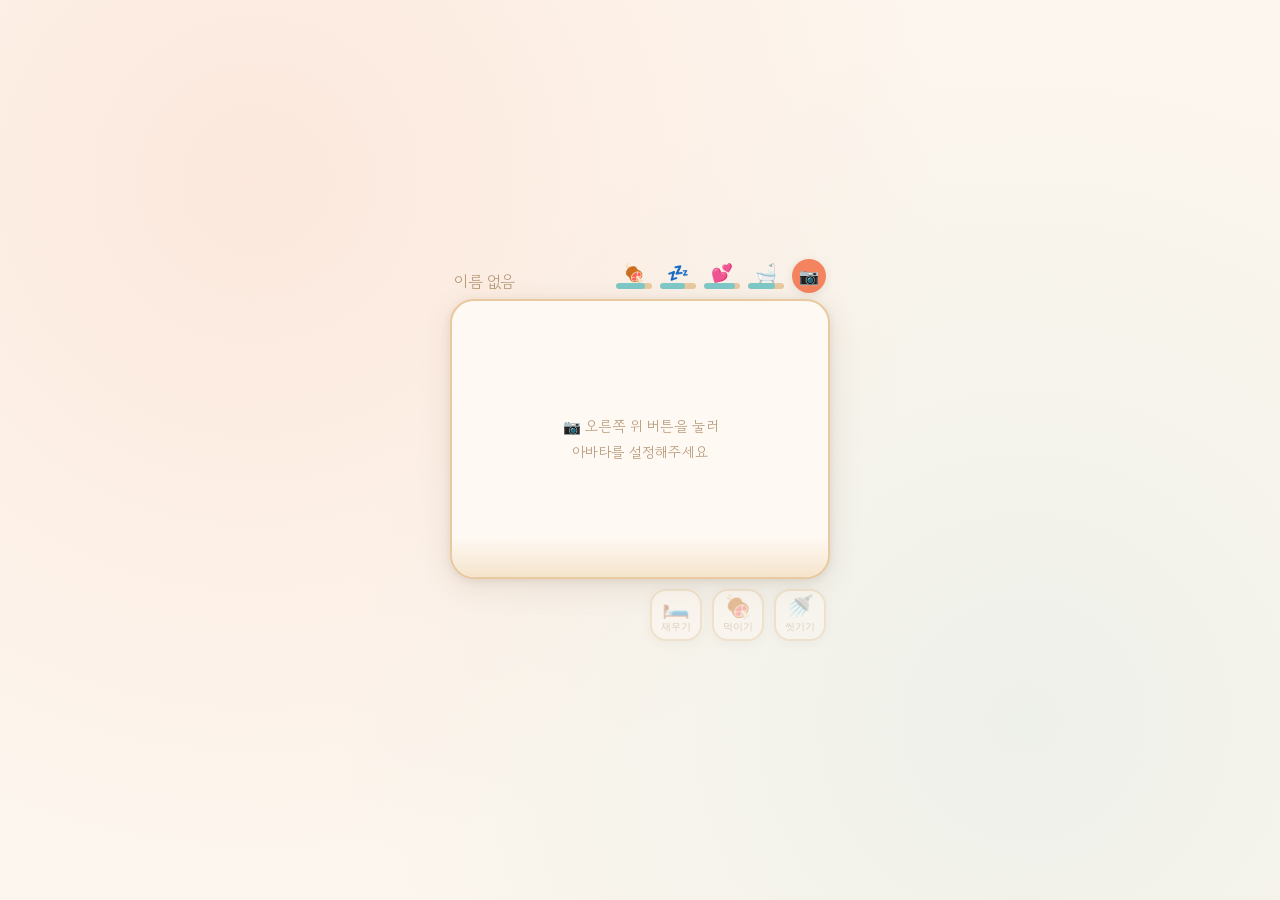
==== index.html @ 2acba9e1 "Add files via upload" ====
<!DOCTYPE html>
<html lang="ko">
<head>
<meta charset="UTF-8">
<meta name="viewport" content="width=device-width, initial-scale=1.0">
<title>나의 아바타</title>
<link rel="preconnect" href="https://fonts.googleapis.com">
<link rel="preconnect" href="https://fonts.gstatic.com" crossorigin>
<link href="https://fonts.googleapis.com/css2?family=Gowun+Dodum&family=Jua&display=swap" rel="stylesheet">
<link rel="stylesheet" href="https://cdnjs.cloudflare.com/ajax/libs/cropperjs/1.5.13/cropper.min.css">
<script src="https://cdnjs.cloudflare.com/ajax/libs/cropperjs/1.5.13/cropper.min.js"></script>
<script src="config.js"></script>

<style>
/* ============================================================
   CSS 변수 — config.js 의 theme 으로 덮어씌워짐
   ============================================================ */
:root {
  --bg:          #fdf6ee;
  --box-bg:      #fff9f3;
  --box-border:  #e8c9a0;
  --accent:      #f4845f;
  --accent2:     #7ec8c8;
  --text:        #3a2e26;
  --muted:       #b89a7a;
  --floor-grad:  #f5e4cc;
  --shadow:      rgba(90,60,30,0.10);
  --box-w:       380px;
  --box-h:       280px;
}

* { box-sizing: border-box; margin: 0; padding: 0; }

body {
  background: var(--bg);
  font-family: 'Gowun Dodum', sans-serif;
  color: var(--text);
  min-height: 100vh;
  display: flex;
  flex-direction: column;
  align-items: center;
  justify-content: center;
  padding: 20px;
  background-image:
    radial-gradient(circle at 20% 20%, color-mix(in srgb, var(--accent) 12%, transparent) 0%, transparent 55%),
    radial-gradient(circle at 80% 80%, color-mix(in srgb, var(--accent2) 12%, transparent) 0%, transparent 55%);
}

/* ============================================================
   SCENE
   ============================================================ */
.scene {
  position: relative;
  width: var(--box-w);
}

.scene-header {
  display: flex;
  align-items: flex-end;
  justify-content: space-between;
  margin-bottom: 6px;
  padding: 0 4px;
}

.pet-name-label {
  font-family: 'Jua', sans-serif;
  font-size: 1.5rem;
  color: var(--text);
  letter-spacing: -0.5px;
  min-width: 60px;
}
.pet-name-label.empty {
  color: var(--muted);
  font-size: 1rem;
  font-family: 'Gowun Dodum', sans-serif;
}

/* Stats */
.stats-row {
  display: flex;
  gap: 8px;
  align-items: center;
}
.stat-item {
  display: flex;
  flex-direction: column;
  align-items: center;
  gap: 3px;
  cursor: pointer;
  position: relative;
}
.stat-icon { font-size: 1.1rem; line-height:1; }
.stat-bar-wrap {
  width: 36px;
  height: 6px;
  background: var(--box-border);
  border-radius: 3px;
  overflow: hidden;
}
.stat-bar-fill {
  height: 100%;
  border-radius: 3px;
  transition: width 0.5s, background 0.5s;
}
.stat-bar-fill.low  { background: #e05252; }
.stat-bar-fill.mid  { background: #f4c05f; }
.stat-bar-fill.high { background: var(--accent2); }

.photo-btn {
  background: var(--accent);
  color: #fff;
  border: none;
  border-radius: 50%;
  width: 34px;
  height: 34px;
  font-size: 1rem;
  cursor: pointer;
  display: flex;
  align-items: center;
  justify-content: center;
  box-shadow: 0 2px 8px var(--shadow);
  transition: transform 0.15s, filter 0.15s;
  flex-shrink: 0;
}
.photo-btn:hover { transform: scale(1.1); filter: brightness(0.88); }

/* ============================================================
   PET BOX
   ============================================================ */
.pet-box {
  width: var(--box-w);
  height: var(--box-h);
  background-color: var(--box-bg);
  /* 배경이미지는 JS에서 설정 */
  background-size: cover;
  background-position: center;
  border: 2.5px solid var(--box-border);
  border-radius: 24px;
  box-shadow: 0 8px 32px var(--shadow), 0 2px 8px var(--shadow);
  position: relative;
  overflow: hidden;
  user-select: none;
  transition: box-shadow 0.6s;
}
/* border-image는 JS로 설정 */

/* Floor gradient (only when no bg image) */
.pet-box .floor-layer {
  position: absolute;
  bottom: 0; left: 0; right: 0;
  height: 40px;
  background: linear-gradient(to top, var(--floor-grad), transparent);
  border-radius: 0 0 22px 22px;
  pointer-events: none;
  z-index: 1;
}

.no-avatar-msg {
  position: absolute;
  inset: 0;
  display: flex;
  align-items: center;
  justify-content: center;
  color: var(--muted);
  font-size: 0.9rem;
  text-align: center;
  line-height: 1.8;
  pointer-events: none;
  z-index: 2;
}

/* ============================================================
   ACTION BUTTONS (box 아래 오른쪽)
   ============================================================ */
.action-row {
  display: flex;
  justify-content: flex-end;
  gap: 10px;
  margin-top: 10px;
  padding-right: 4px;
}
.action-btn {
  width: 52px;
  height: 52px;
  border-radius: 16px;
  border: 2px solid var(--box-border);
  background: var(--box-bg);
  cursor: pointer;
  display: flex;
  flex-direction: column;
  align-items: center;
  justify-content: center;
  gap: 2px;
  box-shadow: 0 2px 8px var(--shadow);
  transition: transform 0.15s, filter 0.15s;
  padding: 4px;
  overflow: hidden;
}
.action-btn:hover { transform: translateY(-2px) scale(1.06); }
.action-btn:active { transform: scale(0.95); }
.action-btn.disabled { opacity: 0.4; pointer-events: none; }
.action-btn img.btn-icon {
  width: 28px;
  height: 28px;
  object-fit: contain;
}
.action-btn .btn-emoji { font-size: 1.4rem; line-height: 1; }
.action-btn .btn-label {
  font-size: 0.6rem;
  color: var(--muted);
  white-space: nowrap;
}

/* ============================================================
   AVATAR
   ============================================================ */
.avatar-wrap {
  position: absolute;
  width: 80px;
  height: 80px;
  will-change: transform, left, bottom;
  z-index: 5;
}
.avatar-img {
  width: 100%;
  height: 100%;
  object-fit: contain;
  pointer-events: none;
}
.avatar-wrap.flipped .avatar-img { transform: scaleX(-1); }

.heart-pop {
  position: absolute;
  top: -28px; left: 50%;
  transform: translateX(-50%);
  font-size: 1.4rem;
  opacity: 0;
  pointer-events: none;
  animation: heartPop 0.7s ease forwards;
  z-index: 10;
}
@keyframes heartPop {
  0%   { opacity:0; transform: translateX(-50%) scale(0.5) translateY(0); }
  30%  { opacity:1; transform: translateX(-50%) scale(1.3) translateY(-8px); }
  70%  { opacity:1; transform: translateX(-50%) scale(1) translateY(-14px); }
  100% { opacity:0; transform: translateX(-50%) scale(0.8) translateY(-22px); }
}

@keyframes idleWobble {
  0%,100% { transform: rotate(0deg); }
  25%     { transform: rotate(-2deg); }
  75%     { transform: rotate(2deg); }
}
@keyframes jumpAnim {
  0%,100% { transform: translateY(0); }
  50%     { transform: translateY(-22px); }
}
.avatar-wrap.wobble .avatar-img { animation: idleWobble 0.4s ease-in-out; }
.avatar-wrap.jump              { animation: jumpAnim 0.4s ease; }

/* ============================================================
   SLEEP SCENE
   ============================================================ */
.sleep-overlay {
  position: absolute;
  inset: 0;
  background: rgba(10, 8, 20, 0);
  border-radius: 22px;
  z-index: 20;
  pointer-events: none;
  transition: background 0.7s;
  display: flex;
  align-items: center;
  justify-content: center;
}
.sleep-overlay.dark { background: rgba(10, 8, 20, 0.82); }

.sleep-scene-img {
  width: 160px;
  height: 160px;
  object-fit: contain;
  opacity: 0;
  transform: scale(0.8);
  transition: opacity 0.5s, transform 0.5s;
}
.sleep-overlay.dark .sleep-scene-img {
  opacity: 1;
  transform: scale(1);
}
.sleep-zzz-wrap {
  position: absolute;
  top: 30%; left: 50%;
  display: flex;
  flex-direction: column;
  gap: 6px;
  opacity: 0;
  transition: opacity 0.5s;
  pointer-events: none;
}
.sleep-overlay.dark .sleep-zzz-wrap { opacity: 1; }
.zzz-bubble {
  font-family: 'Jua', sans-serif;
  color: #b8d4f8;
  animation: zzzFloat 1.6s ease-in-out infinite;
}
.zzz-bubble:nth-child(1) { font-size:0.9rem; animation-delay:0s; }
.zzz-bubble:nth-child(2) { font-size:1.1rem; animation-delay:0.4s; margin-left:8px; }
.zzz-bubble:nth-child(3) { font-size:1.3rem; animation-delay:0.8s; margin-left:16px; }
@keyframes zzzFloat {
  0%   { opacity:0.3; transform: translateY(0); }
  50%  { opacity:1;   transform: translateY(-10px); }
  100% { opacity:0;   transform: translateY(-20px); }
}

/* ============================================================
   EAT SCENE — food drop
   ============================================================ */
.food-item {
  position: absolute;
  width: 48px;
  height: 48px;
  z-index: 15;
  pointer-events: none;
  will-change: top;
}
.food-item img, .food-item .food-emoji {
  width: 100%;
  height: 100%;
  object-fit: contain;
  font-size: 2.4rem;
  display: flex;
  align-items: center;
  justify-content: center;
}

/* ============================================================
   WASH SCENE
   ============================================================ */
.wash-stage {
  position: absolute;
  inset: 0;
  border-radius: 22px;
  z-index: 18;
  overflow: hidden;
  pointer-events: none;
  opacity: 0;
  transition: opacity 0.4s;
}
.wash-stage.visible { opacity: 1; }

.wash-shower-img, .wash-curtain-img {
  position: absolute;
  bottom: 0;
  object-fit: contain;
  image-rendering: auto;
}
/* shower: left side */
.wash-shower-wrap {
  position: absolute;
  left: 20px;
  bottom: 20px;
  width: 130px;
  height: 160px;
  display: flex;
  align-items: flex-end;
}
.wash-shower-wrap img {
  width: 100%;
  height: 100%;
  object-fit: contain;
}
/* curtain: slides in from left */
.wash-curtain-wrap {
  position: absolute;
  left: 20px;
  bottom: 20px;
  width: 130px;
  height: 160px;
  display: flex;
  align-items: flex-end;
  transform: translateX(-140px);
  transition: transform 0.55s cubic-bezier(.4,0,.2,1);
}
.wash-curtain-wrap.closed { transform: translateX(0); }
.wash-curtain-wrap img {
  width: 100%;
  height: 100%;
  object-fit: contain;
}
/* sparks */
.spark-container {
  position: absolute;
  inset: 0;
  pointer-events: none;
}
.spark {
  position: absolute;
  font-size: 1.2rem;
  opacity: 0;
  animation: sparkAnim 0.6s ease forwards;
}
@keyframes sparkAnim {
  0%   { opacity:0; transform: scale(0.5) rotate(0deg); }
  40%  { opacity:1; transform: scale(1.3) rotate(20deg); }
  100% { opacity:0; transform: scale(0.8) rotate(40deg) translateY(-16px); }
}

/* Overlay emoji fallbacks */
.shower-emoji-wrap {
  position: absolute;
  left: 20px;
  bottom: 20px;
  width: 130px;
  height: 160px;
  display: flex;
  flex-direction: column;
  align-items: center;
  justify-content: flex-end;
  gap: 4px;
  font-size: 2.8rem;
}
.curtain-emoji-wrap {
  position: absolute;
  left: 20px;
  bottom: 20px;
  width: 130px;
  height: 160px;
  background: rgba(180,220,255,0.25);
  border: 2px solid rgba(130,180,255,0.4);
  border-radius: 12px 12px 0 0;
  transform: translateX(-140px);
  transition: transform 0.55s cubic-bezier(.4,0,.2,1);
  display: flex;
  align-items: center;
  justify-content: center;
  font-size: 1.4rem;
  backdrop-filter: blur(3px);
}
.curtain-emoji-wrap.closed { transform: translateX(0); }

/* ============================================================
   SETTINGS POPUP
   ============================================================ */
.popup-overlay {
  position: fixed;
  inset: 0;
  background: rgba(58,46,38,0.5);
  backdrop-filter: blur(5px);
  z-index: 100;
  display: flex;
  align-items: center;
  justify-content: center;
  padding: 16px;
}
.popup-overlay.hidden { display: none; }

.popup-panel {
  background: var(--bg);
  border: 2px solid var(--box-border);
  border-radius: 22px;
  padding: 28px 24px 24px;
  width: 100%;
  max-width: 420px;
  max-height: 92vh;
  overflow-y: auto;
  box-shadow: 0 20px 60px rgba(90,60,30,0.2);
  position: relative;
}
.popup-panel h2 {
  font-family: 'Jua', sans-serif;
  font-size: 1.3rem;
  margin-bottom: 20px;
  color: var(--text);
}
.popup-close {
  position: absolute;
  top: 16px; right: 18px;
  background: none;
  border: none;
  font-size: 1.2rem;
  cursor: pointer;
  color: var(--muted);
  line-height: 1;
}
.popup-close:hover { color: var(--text); }

.form-label {
  display: block;
  font-size: 0.82rem;
  color: var(--muted);
  margin-bottom: 6px;
}
.name-input {
  width: 100%;
  padding: 10px 14px;
  border: 1.5px solid var(--box-border);
  border-radius: 10px;
  font-family: 'Gowun Dodum', sans-serif;
  font-size: 1rem;
  background: #fff;
  color: var(--text);
  outline: none;
  transition: border-color 0.2s;
  margin-bottom: 20px;
}
.name-input:focus { border-color: var(--accent); }

.img-slots {
  display: grid;
  grid-template-columns: 1fr 1fr;
  gap: 12px;
  margin-bottom: 22px;
}
.img-slot {
  display: flex;
  flex-direction: column;
  align-items: center;
  gap: 7px;
}
.img-slot-label {
  font-size: 0.8rem;
  color: var(--muted);
  text-align: center;
}
.img-preview-wrap {
  width: 90px;
  height: 90px;
  border: 1.5px dashed var(--box-border);
  border-radius: 12px;
  background: #fff;
  display: flex;
  align-items: center;
  justify-content: center;
  cursor: pointer;
  overflow: hidden;
  position: relative;
  transition: border-color 0.2s;
}
.img-preview-wrap:hover { border-color: var(--accent); }
.img-preview-wrap .plus-icon { font-size: 1.8rem; color: var(--muted); }
.img-preview-wrap.has-img .plus-icon { display: none; }
.img-preview-wrap img {
  width: 100%; height: 100%;
  object-fit: contain;
  display: none;
}
.img-preview-wrap img.loaded { display: block; }
.img-preview-wrap .edit-over {
  position: absolute; inset: 0;
  background: rgba(0,0,0,0.38);
  color: #fff;
  font-size: 0.72rem;
  display: flex; align-items: center; justify-content: center;
  opacity: 0; transition: opacity 0.2s;
  border-radius: 10px;
}
.img-preview-wrap:hover .edit-over { opacity: 1; }
.file-input { display: none; }

.section-title {
  font-size: 0.85rem;
  color: var(--muted);
  margin: 0 0 10px;
  font-family: 'Jua', sans-serif;
}

/* Action scene slots in settings */
.scene-slots {
  display: grid;
  grid-template-columns: 1fr 1fr 1fr;
  gap: 10px;
  margin-bottom: 22px;
}
.scene-slot {
  display: flex;
  flex-direction: column;
  align-items: center;
  gap: 5px;
}
.scene-slot-inner {
  width: 70px;
  height: 70px;
  border: 1.5px dashed var(--box-border);
  border-radius: 10px;
  background: #fff;
  display: flex;
  align-items: center;
  justify-content: center;
  cursor: pointer;
  overflow: hidden;
  position: relative;
  transition: border-color 0.2s;
}
.scene-slot-inner:hover { border-color: var(--accent); }
.scene-slot-inner .plus-icon { font-size: 1.4rem; color: var(--muted); }
.scene-slot-inner.has-img .plus-icon { display: none; }
.scene-slot-inner img {
  width: 100%; height: 100%;
  object-fit: contain;
  display: none;
}
.scene-slot-inner img.loaded { display: block; }
.scene-slot-inner .edit-over {
  position: absolute; inset: 0;
  background: rgba(0,0,0,0.38);
  color: #fff; font-size: 0.68rem;
  display: flex; align-items: center; justify-content: center;
  opacity: 0; transition: opacity 0.2s;
  border-radius: 8px;
}
.scene-slot-inner:hover .edit-over { opacity: 1; }
.scene-slot-label { font-size: 0.7rem; color: var(--muted); text-align: center; }

.apply-btn {
  width: 100%;
  padding: 13px;
  background: var(--accent);
  color: #fff;
  border: none;
  border-radius: 12px;
  font-family: 'Jua', sans-serif;
  font-size: 1rem;
  cursor: pointer;
  transition: filter 0.15s, transform 0.1s;
}
.apply-btn:hover { filter: brightness(0.88); transform: translateY(-1px); }
.apply-btn:active { transform: translateY(0); }

/* ============================================================
   CROPPER POPUP
   ============================================================ */
.cropper-overlay {
  position: fixed;
  inset: 0;
  background: rgba(20,14,8,0.75);
  backdrop-filter: blur(6px);
  z-index: 200;
  display: flex;
  align-items: center;
  justify-content: center;
  padding: 16px;
}
.cropper-overlay.hidden { display: none; }
.cropper-panel {
  background: #2a2018;
  border-radius: 20px;
  padding: 20px;
  width: 100%;
  max-width: 440px;
  display: flex;
  flex-direction: column;
  gap: 14px;
  box-shadow: 0 20px 60px rgba(0,0,0,0.5);
}
.cropper-panel h3 { font-family: 'Jua', sans-serif; color: #fff; font-size: 1rem; }
.cropper-canvas-wrap {
  width: 100%;
  height: 300px;
  background: #111;
  border-radius: 12px;
  overflow: hidden;
}
.cropper-canvas-wrap img { display: block; max-width: 100%; }
.cropper-tools { display: flex; gap: 8px; flex-wrap: wrap; }
.ctool {
  padding: 7px 12px;
  background: rgba(255,255,255,0.10);
  color: #fff;
  border: 1px solid rgba(255,255,255,0.18);
  border-radius: 8px;
  font-size: 0.8rem;
  cursor: pointer;
  transition: background 0.15s;
  font-family: 'Gowun Dodum', sans-serif;
}
.ctool:hover { background: rgba(255,255,255,0.2); }
.ctool.primary { background: var(--accent); border-color: var(--accent); margin-left: auto; }
.ctool.cancel  { color: #999; }

/* Tooltip */
.stat-tooltip {
  position: fixed;
  background: rgba(58,46,38,0.9);
  color: #fff;
  border-radius: 8px;
  padding: 6px 12px;
  font-size: 0.8rem;
  pointer-events: none;
  z-index: 300;
  white-space: nowrap;
  opacity: 0;
  transition: opacity 0.2s;
}
.stat-tooltip.show { opacity: 1; }

/* box glow states */
.pet-box.sad-glow   { box-shadow: 0 8px 32px rgba(80,120,255,0.22), 0 2px 8px var(--shadow); }
.pet-box.angry-glow { box-shadow: 0 8px 32px rgba(255,80,80,0.28), 0 2px 8px var(--shadow); }
</style>
</head>
<body>

<!-- Tooltip -->
<div class="stat-tooltip" id="statTooltip"></div>

<!-- ============================================================
     MAIN SCENE
     ============================================================ -->
<div class="scene">

  <!-- Header: name (left) + stats + photo btn (right) -->
  <div class="scene-header">
    <div class="pet-name-label empty" id="petNameLabel">이름 없음</div>
    <div class="stats-row">
      <div class="stat-item" data-stat="hunger">
        <span class="stat-icon">🍖</span>
        <div class="stat-bar-wrap"><div class="stat-bar-fill high" id="barHunger" style="width:80%"></div></div>
      </div>
      <div class="stat-item" data-stat="sleep">
        <span class="stat-icon">💤</span>
        <div class="stat-bar-wrap"><div class="stat-bar-fill high" id="barSleep" style="width:70%"></div></div>
      </div>
      <div class="stat-item" data-stat="love">
        <span class="stat-icon">💕</span>
        <div class="stat-bar-wrap"><div class="stat-bar-fill high" id="barLove" style="width:85%"></div></div>
      </div>
      <div class="stat-item" data-stat="clean">
        <span class="stat-icon">🛁</span>
        <div class="stat-bar-wrap"><div class="stat-bar-fill high" id="barClean" style="width:75%"></div></div>
      </div>
      <button class="photo-btn" id="openSettingsBtn" title="설정">📷</button>
    </div>
  </div>

  <!-- Pet Box -->
  <div class="pet-box" id="petBox">
    <div class="floor-layer" id="floorLayer"></div>

    <!-- Sleep scene overlay (inside box) -->
    <div class="sleep-overlay" id="sleepOverlay">
      <img class="sleep-scene-img" id="sleepSceneImg" src="" alt="">
      <div class="sleep-zzz-wrap">
        <span class="zzz-bubble">z</span>
        <span class="zzz-bubble">z z</span>
        <span class="zzz-bubble">Z Z Z</span>
      </div>
    </div>

    <!-- Wash stage (inside box) -->
    <div class="wash-stage" id="washStage">
      <!-- shower & curtain: built by JS depending on images -->
    </div>

    <div class="no-avatar-msg" id="noAvatarMsg">📷 오른쪽 위 버튼을 눌러<br>아바타를 설정해주세요</div>
  </div>

  <!-- Action buttons below box, right-aligned -->
  <div class="action-row" id="actionRow">
    <button class="action-btn disabled" id="btnSleep">
      <span class="btn-emoji" id="iconSleep">🛏️</span>
      <span class="btn-label">재우기</span>
    </button>
    <button class="action-btn disabled" id="btnEat">
      <span class="btn-emoji" id="iconEat">🍖</span>
      <span class="btn-label">먹이기</span>
    </button>
    <button class="action-btn disabled" id="btnWash">
      <span class="btn-emoji" id="iconWash">🚿</span>
      <span class="btn-label">씻기기</span>
    </button>
  </div>

</div><!-- /scene -->


<!-- ============================================================
     SETTINGS POPUP
     ============================================================ -->
<div class="popup-overlay hidden" id="settingsPopup">
  <div class="popup-panel">
    <h2>🐾 아바타 설정</h2>
    <button class="popup-close" id="closeSettingsBtn">✕</button>

    <label class="form-label">이름</label>
    <input type="text" class="name-input" id="nameInput" placeholder="아바타 이름을 입력하세요" maxlength="12">

    <p class="section-title">표정 이미지</p>
    <div class="img-slots">
      <div class="img-slot">
        <div class="img-preview-wrap" id="slotNormal" data-type="normal">
          <span class="plus-icon">＋</span>
          <img id="previewNormal" alt="일반">
          <div class="edit-over">✏️ 편집</div>
        </div>
        <span class="img-slot-label">😐 일반</span>
        <input type="file" class="file-input" id="fileNormal" accept="image/*">
      </div>
      <div class="img-slot">
        <div class="img-preview-wrap" id="slotCry" data-type="cry">
          <span class="plus-icon">＋</span>
          <img id="previewCry" alt="우는">
          <div class="edit-over">✏️ 편집</div>
        </div>
        <span class="img-slot-label">😢 우는</span>
        <input type="file" class="file-input" id="fileCry" accept="image/*">
      </div>
      <div class="img-slot">
        <div class="img-preview-wrap" id="slotAngry" data-type="angry">
          <span class="plus-icon">＋</span>
          <img id="previewAngry" alt="화남">
          <div class="edit-over">✏️ 편집</div>
        </div>
        <span class="img-slot-label">😠 화남</span>
        <input type="file" class="file-input" id="fileAngry" accept="image/*">
      </div>
      <div class="img-slot">
        <div class="img-preview-wrap" id="slotHappy" data-type="happy">
          <span class="plus-icon">＋</span>
          <img id="previewHappy" alt="웃음">
          <div class="edit-over">✏️ 편집</div>
        </div>
        <span class="img-slot-label">😄 웃음</span>
        <input type="file" class="file-input" id="fileHappy" accept="image/*">
      </div>
    </div>

    <p class="section-title">액션 이미지 (선택)</p>
    <div class="scene-slots">
      <div class="scene-slot">
        <div class="scene-slot-inner" id="slotSleepScene" data-type="sleepScene">
          <span class="plus-icon">＋</span>
          <img id="previewSleepScene" alt="잠자기">
          <div class="edit-over">✏️ 편집</div>
        </div>
        <span class="scene-slot-label">🛏️ 잠자는 모습</span>
        <input type="file" class="file-input" id="fileSleepScene" accept="image/*">
      </div>
      <div class="scene-slot">
        <div class="scene-slot-inner" id="slotFood" data-type="food">
          <span class="plus-icon">＋</span>
          <img id="previewFood" alt="음식">
          <div class="edit-over">✏️ 편집</div>
        </div>
        <span class="scene-slot-label">🍖 음식</span>
        <input type="file" class="file-input" id="fileFood" accept="image/*">
      </div>
      <div class="scene-slot">
        <div class="scene-slot-inner" id="slotEating" data-type="eating">
          <span class="plus-icon">＋</span>
          <img id="previewEating" alt="먹는 표정">
          <div class="edit-over">✏️ 편집</div>
        </div>
        <span class="scene-slot-label">😋 먹는 표정</span>
        <input type="file" class="file-input" id="fileEating" accept="image/*">
      </div>
      <div class="scene-slot">
        <div class="scene-slot-inner" id="slotShower" data-type="shower">
          <span class="plus-icon">＋</span>
          <img id="previewShower" alt="샤워기">
          <div class="edit-over">✏️ 편집</div>
        </div>
        <span class="scene-slot-label">🚿 샤워기</span>
        <input type="file" class="file-input" id="fileShower" accept="image/*">
      </div>
      <div class="scene-slot">
        <div class="scene-slot-inner" id="slotCurtainOpen" data-type="curtainOpen">
          <span class="plus-icon">＋</span>
          <img id="previewCurtainOpen" alt="커튼(열림)">
          <div class="edit-over">✏️ 편집</div>
        </div>
        <span class="scene-slot-label">🪟 커튼(열림)</span>
        <input type="file" class="file-input" id="fileCurtainOpen" accept="image/*">
      </div>
      <div class="scene-slot">
        <div class="scene-slot-inner" id="slotCurtainClose" data-type="curtainClose">
          <span class="plus-icon">＋</span>
          <img id="previewCurtainClose" alt="커튼(닫힘)">
          <div class="edit-over">✏️ 편집</div>
        </div>
        <span class="scene-slot-label">🪟 커튼(닫힘)</span>
        <input type="file" class="file-input" id="fileCurtainClose" accept="image/*">
      </div>
    </div>

    <button class="apply-btn" id="applyBtn">✅ 적용하기</button>
  </div>
</div>

<!-- ============================================================
     CROPPER POPUP
     ============================================================ -->
<div class="cropper-overlay hidden" id="cropperOverlay">
  <div class="cropper-panel">
    <h3>✂️ 이미지 편집</h3>
    <div class="cropper-canvas-wrap">
      <img id="cropperImg" src="" alt="crop">
    </div>
    <div class="cropper-tools">
      <button class="ctool" id="cropRotL">↺ 회전</button>
      <button class="ctool" id="cropRotR">↻ 회전</button>
      <button class="ctool" id="cropFlip">↔ 좌우</button>
      <button class="ctool" id="cropZI">＋</button>
      <button class="ctool" id="cropZO">－</button>
      <button class="ctool cancel" id="cropCancel">취소</button>
      <button class="ctool primary" id="cropConfirm">적용 ✓</button>
    </div>
  </div>
</div>

<!-- ============================================================
     JAVASCRIPT
     ============================================================ -->
<script>
// ============================================================
//  APPLY CONFIG THEME
// ============================================================
(function applyTheme() {
  const cfg = window.PET_CONFIG || {};
  const t = cfg.theme || {};
  const r = document.documentElement.style;
  if (t.bg)         r.setProperty('--bg',         t.bg);
  if (t.boxBg)      r.setProperty('--box-bg',      t.boxBg);
  if (t.boxBorder)  r.setProperty('--box-border',  t.boxBorder);
  if (t.accent)     r.setProperty('--accent',      t.accent);
  if (t.accent2)    r.setProperty('--accent2',     t.accent2);
  if (t.text)       r.setProperty('--text',        t.text);
  if (t.muted)      r.setProperty('--muted',       t.muted);
  if (t.floorGrad)  r.setProperty('--floor-grad',  t.floorGrad);
  if (cfg.boxWidth)  r.setProperty('--box-w', cfg.boxWidth + 'px');
  if (cfg.boxHeight) r.setProperty('--box-h', cfg.boxHeight + 'px');
})();

// ============================================================
//  CONSTANTS from config
// ============================================================
const CFG = window.PET_CONFIG || {};
const BOX_W    = CFG.boxWidth  || 380;
const BOX_H    = CFG.boxHeight || 280;
const AVT_SIZE = CFG.avatarSize || 80;
const FLOOR_Y  = 30;

// ============================================================
//  STORAGE
// ============================================================
const STORAGE_KEY = 'petAppData_v3';

let petData = {
  name: '',
  images: {
    normal: null, cry: null, angry: null, happy: null,
    sleepScene: null,
    food: null, eating: null,
    shower: null, curtainOpen: null, curtainClose: null,
  },
  stats: { hunger: 80, sleep: 70, love: 85, clean: 75 },
  firstSetupDone: false,
};

function saveData() {
  try { localStorage.setItem(STORAGE_KEY, JSON.stringify(petData)); } catch(e) { console.warn('save failed', e); }
}
function loadData() {
  try {
    const raw = localStorage.getItem(STORAGE_KEY);
    if (raw) {
      const parsed = JSON.parse(raw);
      petData = { ...petData, ...parsed, images: { ...petData.images, ...(parsed.images||{}) }, stats: { ...petData.stats, ...(parsed.stats||{}) } };
    }
  } catch(e) {}
}

// ============================================================
//  ELEMENTS
// ============================================================
const petBox        = document.getElementById('petBox');
const petNameLabel  = document.getElementById('petNameLabel');
const noAvatarMsg   = document.getElementById('noAvatarMsg');
const settingsPopup = document.getElementById('settingsPopup');
const nameInput     = document.getElementById('nameInput');
const openSettingsBtn  = document.getElementById('openSettingsBtn');
const closeSettingsBtn = document.getElementById('closeSettingsBtn');
const applyBtn      = document.getElementById('applyBtn');
const sleepOverlay  = document.getElementById('sleepOverlay');
const sleepSceneImg = document.getElementById('sleepSceneImg');
const washStage     = document.getElementById('washStage');
const btnSleep      = document.getElementById('btnSleep');
const btnEat        = document.getElementById('btnEat');
const btnWash       = document.getElementById('btnWash');

// Stat bars
const statBars = {
  hunger: document.getElementById('barHunger'),
  sleep:  document.getElementById('barSleep'),
  love:   document.getElementById('barLove'),
  clean:  document.getElementById('barClean'),
};
const statLabels = { hunger:'식욕', sleep:'수면', love:'애정', clean:'청결' };

// ============================================================
//  AVATAR STATE
// ============================================================
let avatarWrap = null;
let avatarImgEl = null;
let currentExpression = 'normal';
let petX = 100, petY = FLOOR_Y;
let petVX = 0.7, petVY = 0;
let petRunTimer = 0, petJumpTimer = 0, petWobbleTimer = 0;
let animRAF = null;
let isDragging = false;
let isFalling = false;
let isActionPlaying = false;
let lastTapTime = 0, tapCount = 0;

// ============================================================
//  INIT
// ============================================================
loadData();
applyTheme_box();
applyStatBars();
applyNameLabel();
applyActionButtonIcons();

if (petData.images.normal) {
  syncSettingsPreviews();
  spawnAvatar();
}
if (!petData.firstSetupDone) {
  openSettings(true);
} else {
  settingsPopup.classList.add('hidden');
}

// Apply box background/border from config
function applyTheme_box() {
  if (CFG.boxBgImage) {
    petBox.style.backgroundImage = `url('${CFG.boxBgImage}')`;
    document.getElementById('floorLayer').style.display = 'none';
  }
  if (CFG.boxBorderImage) {
    petBox.style.border = 'none';
    petBox.style.borderImage = `url('${CFG.boxBorderImage}') 20 round`;
  }
}

// Apply action button icons from config
function applyActionButtonIcons() {
  const ab = CFG.actionButtons || {};
  ['sleep','eat','wash'].forEach(key => {
    const conf = ab[key];
    if (!conf) return;
    const btn = document.getElementById('btn' + key.charAt(0).toUpperCase() + key.slice(1));
    const iconEl = document.getElementById('icon' + key.charAt(0).toUpperCase() + key.slice(1));
    if (conf.image) {
      const img = document.createElement('img');
      img.src = conf.image;
      img.className = 'btn-icon';
      iconEl.replaceWith(img);
    } else if (conf.emoji) {
      iconEl.textContent = conf.emoji;
    }
    if (conf.label) {
      btn.querySelector('.btn-label').textContent = conf.label;
    }
  });
}

// Stat decay
setInterval(() => {
  if (!petData.images.normal || isActionPlaying) return;
  petData.stats.hunger = Math.max(0, petData.stats.hunger - 0.5);
  petData.stats.sleep  = Math.max(0, petData.stats.sleep  - 0.3);
  petData.stats.love   = Math.max(0, petData.stats.love   - 0.4);
  petData.stats.clean  = Math.max(0, petData.stats.clean  - 0.35);
  applyStatBars();
  updateExpression();
  saveData();
}, 3000);

// Stat manual boost on click
document.querySelectorAll('.stat-item').forEach(item => {
  item.addEventListener('click', () => {
    const stat = item.dataset.stat;
    petData.stats[stat] = Math.min(100, petData.stats[stat] + 15);
    applyStatBars(); updateExpression(); saveData();
    showTooltip(item, `${statLabels[stat]} +15`);
  });
});

// ============================================================
//  SETTINGS
// ============================================================
openSettingsBtn.addEventListener('click', () => openSettings(false));
closeSettingsBtn.addEventListener('click', closeSettings);

let sessionImgs = {};

function openSettings(isFirst) {
  sessionImgs = { ...petData.images };
  nameInput.value = petData.name || '';
  syncSettingsPreviews();
  settingsPopup.classList.remove('hidden');
  closeSettingsBtn.style.display = isFirst ? 'none' : '';
}
function closeSettings() {
  settingsPopup.classList.add('hidden');
}

// All image slot types for settings
const ALL_TYPES = [
  'normal','cry','angry','happy',
  'sleepScene','food','eating',
  'shower','curtainOpen','curtainClose',
];

function syncSettingsPreviews() {
  ALL_TYPES.forEach(type => {
    const previewEl = document.getElementById('preview' + cap(type));
    const slotEl    = document.getElementById('slot'    + cap(type));
    if (!previewEl || !slotEl) return;
    const src = sessionImgs[type] || petData.images[type];
    if (src) {
      previewEl.src = src;
      previewEl.classList.add('loaded');
      slotEl.classList.add('has-img');
    } else {
      previewEl.src = '';
      previewEl.classList.remove('loaded');
      slotEl.classList.remove('has-img');
    }
  });
}

function cap(s) { return s.charAt(0).toUpperCase() + s.slice(1); }

// Wire up all file inputs
ALL_TYPES.forEach(type => {
  const slotEl  = document.getElementById('slot'    + cap(type));
  const fileEl  = document.getElementById('file'    + cap(type));
  if (!slotEl || !fileEl) return;
  slotEl.addEventListener('click', () => fileEl.click());
  fileEl.addEventListener('change', e => {
    const file = e.target.files[0];
    if (!file) return;
    const reader = new FileReader();
    reader.onload = ev => openCropper(type, ev.target.result);
    reader.readAsDataURL(file);
    fileEl.value = '';
  });
});

applyBtn.addEventListener('click', () => {
  const name = nameInput.value.trim();
  if (!name) { nameInput.focus(); nameInput.style.borderColor='#e05252'; return; }
  nameInput.style.borderColor = '';
  petData.name = name;
  petData.images = { ...petData.images, ...sessionImgs };
  petData.firstSetupDone = true;
  saveData();
  applyNameLabel();
  spawnAvatar();
  closeSettings();
});

function applyNameLabel() {
  if (petData.name) {
    petNameLabel.textContent = petData.name;
    petNameLabel.classList.remove('empty');
  } else {
    petNameLabel.textContent = '이름 없음';
    petNameLabel.classList.add('empty');
  }
}

// ============================================================
//  CROPPER
// ============================================================
const cropperOverlay = document.getElementById('cropperOverlay');
const cropperImg     = document.getElementById('cropperImg');
let currentCropType = null;
let cropperInstance = null;

function openCropper(type, src) {
  currentCropType = type;
  cropperImg.src = src;
  cropperOverlay.classList.remove('hidden');
  if (cropperInstance) { cropperInstance.destroy(); cropperInstance = null; }
  cropperImg.onload = () => {
    cropperInstance = new Cropper(cropperImg, {
      aspectRatio: NaN, viewMode: 1, autoCropArea: 0.85,
      background: false, responsive: true, movable: true, zoomable: true, rotatable: true,
    });
  };
}
document.getElementById('cropRotL').addEventListener('click', () => cropperInstance?.rotate(-90));
document.getElementById('cropRotR').addEventListener('click', () => cropperInstance?.rotate(90));
document.getElementById('cropFlip').addEventListener('click', () => {
  if (!cropperInstance) return;
  cropperInstance.scaleX(cropperInstance.getData().scaleX === -1 ? 1 : -1);
});
document.getElementById('cropZI').addEventListener('click', () => cropperInstance?.zoom(0.1));
document.getElementById('cropZO').addEventListener('click', () => cropperInstance?.zoom(-0.1));
document.getElementById('cropCancel').addEventListener('click', () => {
  cropperOverlay.classList.add('hidden');
  cropperInstance?.destroy(); cropperInstance = null; currentCropType = null;
});
document.getElementById('cropConfirm').addEventListener('click', () => {
  if (!cropperInstance || !currentCropType) return;
  const canvas = cropperInstance.getCroppedCanvas({ fillColor:'transparent', imageSmoothingEnabled:true, imageSmoothingQuality:'high' });
  const b64 = canvas.toDataURL('image/png');
  sessionImgs[currentCropType] = b64;
  const previewEl = document.getElementById('preview' + cap(currentCropType));
  const slotEl    = document.getElementById('slot'    + cap(currentCropType));
  if (previewEl) { previewEl.src = b64; previewEl.classList.add('loaded'); }
  if (slotEl)    slotEl.classList.add('has-img');
  cropperInstance.destroy(); cropperInstance = null;
  cropperOverlay.classList.add('hidden'); currentCropType = null;
});

// ============================================================
//  STATS
// ============================================================
function applyStatBars() {
  Object.keys(statBars).forEach(key => {
    const val = petData.stats[key];
    statBars[key].style.width = val + '%';
    statBars[key].className = 'stat-bar-fill ' + (val < 30 ? 'low' : val < 60 ? 'mid' : 'high');
  });
}

function updateExpression() {
  const min = Math.min(...Object.values(petData.stats));
  let target = 'normal';
  if      (min < 15) target = 'angry';
  else if (min < 30) target = 'cry';
  else if (min > 75) target = 'happy';
  if (target !== currentExpression) {
    currentExpression = target;
    refreshAvatarImg();
    petBox.classList.remove('sad-glow','angry-glow');
    if (target === 'cry')   petBox.classList.add('sad-glow');
    if (target === 'angry') petBox.classList.add('angry-glow');
  }
}

// ============================================================
//  AVATAR
// ============================================================
function spawnAvatar() {
  if (!petData.images.normal) return;
  if (avatarWrap) avatarWrap.remove();
  noAvatarMsg.style.display = 'none';

  avatarWrap  = document.createElement('div');
  avatarWrap.className = 'avatar-wrap';
  avatarImgEl = document.createElement('img');
  avatarImgEl.className = 'avatar-img';
  avatarImgEl.draggable = false;
  avatarWrap.appendChild(avatarImgEl);
  petBox.appendChild(avatarWrap);

  petX = 100; petY = FLOOR_Y; petVX = 0.7; petVY = 0; isFalling = false;
  refreshAvatarImg();
  startAnimation();
  setupInteractions();
  updateExpression();
  enableActionButtons();
}

function refreshAvatarImg() {
  if (!avatarImgEl) return;
  const src = petData.images[currentExpression] || petData.images.normal;
  if (src) avatarImgEl.src = src;
}

function enableActionButtons() {
  [btnSleep, btnEat, btnWash].forEach(b => b.classList.remove('disabled'));
}

// ============================================================
//  ANIMATION LOOP
// ============================================================
function startAnimation() {
  if (animRAF) cancelAnimationFrame(animRAF);
  let lastTime = performance.now();
  function loop(now) {
    const dt = Math.min((now - lastTime) / 16, 3);
    lastTime = now;
    if (!isDragging && !isActionPlaying) {
      if (isFalling) {
        petVY -= 0.6 * dt;
        petY  += petVY * dt;
        if (petY <= FLOOR_Y) {
          petY = FLOOR_Y; petVY = 0; isFalling = false;
          petData.stats.clean = Math.max(0, petData.stats.clean - 3);
          applyStatBars(); triggerWobble();
        }
      } else {
        petX += petVX * dt;
        if (petX > BOX_W - AVT_SIZE - 8) { petX = BOX_W - AVT_SIZE - 8; petVX = -Math.abs(petVX); avatarWrap.classList.add('flipped'); }
        if (petX < 8)                    { petX = 8;                     petVX =  Math.abs(petVX); avatarWrap.classList.remove('flipped'); }
        petRunTimer   -= dt; if (petRunTimer   <= 0) { petVX = (petVX>0?1:-1)*(Math.random()<0.3?2.2:0.7); petRunTimer   = 60  + Math.random()*120; }
        petWobbleTimer -= dt; if (petWobbleTimer <= 0) { triggerWobble(); petWobbleTimer = 90  + Math.random()*150; }
        petJumpTimer  -= dt; if (petJumpTimer  <= 0) { triggerJump();   petJumpTimer  = 120 + Math.random()*200; }
      }
    }
    avatarWrap.style.left   = petX + 'px';
    avatarWrap.style.bottom = petY + 'px';
    animRAF = requestAnimationFrame(loop);
  }
  animRAF = requestAnimationFrame(loop);
}

function triggerWobble() {
  if (!avatarWrap) return;
  avatarWrap.classList.remove('wobble'); void avatarWrap.offsetWidth;
  avatarWrap.classList.add('wobble');
  setTimeout(() => avatarWrap?.classList.remove('wobble'), 400);
}
function triggerJump() {
  if (!avatarWrap || isFalling || isActionPlaying) return;
  avatarWrap.classList.add('jump');
  setTimeout(() => avatarWrap?.classList.remove('jump'), 400);
}

// ============================================================
//  DRAG & DOUBLE-TAP
// ============================================================
function setupInteractions() {
  // Double-tap
  avatarWrap.addEventListener('click', e => {
    if (isDragging || isActionPlaying) return;
    const now = Date.now();
    if (now - lastTapTime < 350) {
      tapCount++;
      if (tapCount >= 2) { tapCount = 0; onPet(); }
    } else { tapCount = 1; }
    lastTapTime = now;
  });

  // Drag-throw
  let dragVX=0, dragVY=0, lastDX=0, lastDY=0, active=false;
  const pos = e => e.touches ? { x:e.touches[0].clientX, y:e.touches[0].clientY } : { x:e.clientX, y:e.clientY };

  avatarWrap.addEventListener('mousedown',  start);
  avatarWrap.addEventListener('touchstart', start, { passive:false });
  document.addEventListener('mousemove',  move);
  document.addEventListener('touchmove',  move, { passive:false });
  document.addEventListener('mouseup',    end);
  document.addEventListener('touchend',   end);

  function start(e) {
    if (isActionPlaying) return;
    e.preventDefault(); isDragging=true; active=true; isFalling=false; petVY=0;
    const p=pos(e); lastDX=p.x; lastDY=p.y; dragVX=0; dragVY=0;
  }
  function move(e) {
    if (!active) return;
    e.preventDefault();
    const p=pos(e), rect=petBox.getBoundingClientRect();
    dragVX=p.x-lastDX; dragVY=p.y-lastDY; lastDX=p.x; lastDY=p.y;
    petX = Math.max(0, Math.min(BOX_W-AVT_SIZE, p.x - rect.left - AVT_SIZE/2));
    petY = Math.max(0, Math.min(BOX_H-AVT_SIZE, rect.bottom - p.y - AVT_SIZE/2));
  }
  function end() {
    if (!active) return; active=false; isDragging=false;
    if (dragVY < -3) { isFalling=true; petVY=Math.abs(dragVY)*1.5; petVX=dragVX*0.4||petVX; }
  }
}

function onPet() {
  const heart = document.createElement('div');
  heart.className = 'heart-pop'; heart.textContent = '💗';
  avatarWrap.appendChild(heart);
  setTimeout(() => heart.remove(), 700);
  const prev = currentExpression;
  if (currentExpression === 'normal') {
    currentExpression = 'happy'; refreshAvatarImg();
    setTimeout(() => { currentExpression=prev; refreshAvatarImg(); }, 1500);
  }
  petData.stats.love = Math.min(100, petData.stats.love + 8);
  applyStatBars(); updateExpression(); saveData();
}

// ============================================================
//  ACTION: SLEEP
// ============================================================
btnSleep.addEventListener('click', () => {
  if (isActionPlaying) return;
  playSleepAction();
});

function playSleepAction() {
  isActionPlaying = true;
  // Set sleep scene image
  const sceneImg = petData.images.sleepScene;
  if (sceneImg) { sleepSceneImg.src = sceneImg; sleepSceneImg.style.display='block'; }
  else          { sleepSceneImg.style.display='none'; }

  // Move avatar to center bottom, freeze
  petX = BOX_W/2 - AVT_SIZE/2; petY = FLOOR_Y;
  // Change to cry/normal – sleep uses normal by default
  const prev = currentExpression;

  // Fade dark
  setTimeout(() => sleepOverlay.classList.add('dark'), 50);

  // Stay asleep 3s, then fade back
  setTimeout(() => {
    sleepOverlay.classList.remove('dark');
    setTimeout(() => {
      isActionPlaying = false;
      petData.stats.sleep = Math.min(100, petData.stats.sleep + 40);
      applyStatBars(); updateExpression(); saveData();
    }, 700);
  }, 3500);
}

// ============================================================
//  ACTION: EAT
// ============================================================
btnEat.addEventListener('click', () => {
  if (isActionPlaying) return;
  playEatAction();
});

function playEatAction() {
  isActionPlaying = true;

  // Create food element
  const foodEl = document.createElement('div');
  foodEl.className = 'food-item';
  foodEl.style.left = (petX + AVT_SIZE/2 - 24) + 'px';
  foodEl.style.top  = '0px';

  const foodSrc = petData.images.food;
  if (foodSrc) {
    const img = document.createElement('img');
    img.src = foodSrc;
    foodEl.appendChild(img);
  } else {
    const em = document.createElement('div');
    em.className = 'food-emoji'; em.textContent = '🍖';
    foodEl.appendChild(em);
  }
  petBox.appendChild(foodEl);

  // Animate food falling with rAF
  let foodY = 0;
  let foodVY = 2;
  const foodTargetY = BOX_H - FLOOR_Y - AVT_SIZE - 10; // near avatar
  let eaten = false;

  function dropLoop() {
    foodY += foodVY;
    foodVY += 0.18; // gravity
    foodEl.style.top = foodY + 'px';

    // Check collision with avatar
    const avatarTop = BOX_H - petY - AVT_SIZE;
    if (!eaten && foodY >= foodTargetY) {
      eaten = true;
      foodEl.remove();
      // Show eating expression
      const eatSrc = petData.images.eating || petData.images.happy;
      if (eatSrc) {
        const prevExpr = currentExpression;
        const prevSrc  = avatarImgEl.src;
        avatarImgEl.src = eatSrc;
        triggerWobble();
        setTimeout(() => {
          avatarImgEl.src = prevSrc || (petData.images[prevExpr] || petData.images.normal);
          isActionPlaying = false;
          petData.stats.hunger = Math.min(100, petData.stats.hunger + 35);
          applyStatBars(); updateExpression(); saveData();
        }, 1500);
      } else {
        isActionPlaying = false;
        petData.stats.hunger = Math.min(100, petData.stats.hunger + 35);
        applyStatBars(); updateExpression(); saveData();
      }
      return;
    }
    // If food hits floor without being eaten
    if (foodY > BOX_H + 10) {
      foodEl.remove();
      isActionPlaying = false;
      return;
    }
    requestAnimationFrame(dropLoop);
  }
  requestAnimationFrame(dropLoop);
}

// ============================================================
//  ACTION: WASH
// ============================================================
btnWash.addEventListener('click', () => {
  if (isActionPlaying) return;
  playWashAction();
});

function playWashAction() {
  isActionPlaying = true;
  washStage.innerHTML = '';
  washStage.classList.add('visible');

  const showerSrc      = petData.images.shower;
  const curtainOpenSrc = petData.images.curtainOpen;
  const curtainCloseSrc= petData.images.curtainClose;

  // Build shower
  if (showerSrc) {
    const sw = document.createElement('div');
    sw.className = 'wash-shower-wrap';
    const si = document.createElement('img'); si.src = showerSrc; si.alt='shower';
    sw.appendChild(si); washStage.appendChild(sw);
  } else {
    // emoji fallback
    const sw = document.createElement('div');
    sw.className = 'shower-emoji-wrap';
    sw.innerHTML = '<span>🚿</span><span style="font-size:1rem;color:#aadcff">💧💧💧</span>';
    washStage.appendChild(sw);
  }

  // Build curtain (open state)
  let curtainEl;
  if (curtainOpenSrc) {
    curtainEl = document.createElement('div');
    curtainEl.className = 'wash-curtain-wrap';
    const ci = document.createElement('img'); ci.src = curtainOpenSrc; ci.alt='curtain';
    curtainEl.appendChild(ci); washStage.appendChild(curtainEl);
  } else {
    curtainEl = document.createElement('div');
    curtainEl.className = 'curtain-emoji-wrap';
    curtainEl.textContent = '🎋 커튼';
    washStage.appendChild(curtainEl);
  }

  // Step 1: avatar slides left into shower (0.7s)
  const origX = petX;
  const targetX = 25; // inside shower area
  const slideMs = 700;
  const startTime = performance.now();
  function slideLeft(now) {
    const t = Math.min((now - startTime) / slideMs, 1);
    petX = origX + (targetX - origX) * easeInOut(t);
    if (t < 1) { requestAnimationFrame(slideLeft); }
    else { petX = targetX; onAvatarInShower(); }
  }
  requestAnimationFrame(slideLeft);

  function onAvatarInShower() {
    // Step 2: curtain closes over avatar
    setTimeout(() => {
      if (curtainCloseSrc && curtainEl.tagName === 'DIV') {
        // swap to close image
        curtainEl.querySelector('img').src = curtainCloseSrc;
      }
      curtainEl.classList.add('closed');

      // Step 3: sparks appear 0.8s after curtain closes
      setTimeout(() => {
        showSparks();
        // Step 4: after sparks, curtain opens, avatar exits
        setTimeout(() => {
          curtainEl.classList.remove('closed');
          if (curtainOpenSrc && curtainEl.querySelector('img')) {
            curtainEl.querySelector('img').src = curtainOpenSrc;
          }

          // Slide avatar back right
          const backStart = performance.now();
          const backTarget = Math.min(BOX_W - AVT_SIZE - 20, 160);
          function slideRight(now) {
            const t = Math.min((now - backStart) / slideMs, 1);
            petX = targetX + (backTarget - targetX) * easeInOut(t);
            if (t < 1) { requestAnimationFrame(slideRight); }
            else {
              petX = backTarget; petVX = 0.7;
              washStage.classList.remove('visible');
              washStage.innerHTML = '';
              isActionPlaying = false;
              petData.stats.clean = Math.min(100, petData.stats.clean + 40);
              applyStatBars(); updateExpression(); saveData();
            }
          }
          requestAnimationFrame(slideRight);
        }, 900);
      }, 600);
    }, 400);
  }
}

function showSparks() {
  const sparkChars = ['✨','⭐','💫','🌟','✦'];
  const sparkContainer = document.createElement('div');
  sparkContainer.className = 'spark-container';
  washStage.appendChild(sparkContainer);

  for (let i = 0; i < 8; i++) {
    setTimeout(() => {
      const s = document.createElement('span');
      s.className = 'spark';
      s.textContent = sparkChars[Math.floor(Math.random()*sparkChars.length)];
      s.style.left = (30 + Math.random() * 80) + 'px';
      s.style.top  = (20 + Math.random() * 100) + 'px';
      s.style.animationDelay = (Math.random() * 0.3) + 's';
      sparkContainer.appendChild(s);
      setTimeout(() => s.remove(), 900);
    }, i * 80);
  }
  setTimeout(() => sparkContainer.remove(), 1200);
}

function easeInOut(t) { return t < 0.5 ? 2*t*t : -1+(4-2*t)*t; }

// ============================================================
//  TOOLTIP
// ============================================================
function showTooltip(el, text) {
  const tt = document.getElementById('statTooltip');
  const rect = el.getBoundingClientRect();
  tt.textContent = text;
  tt.style.left = rect.left + 'px';
  tt.style.top  = (rect.bottom + 6) + 'px';
  tt.classList.add('show');
  setTimeout(() => tt.classList.remove('show'), 1200);
}
</script>
</body>
</html>
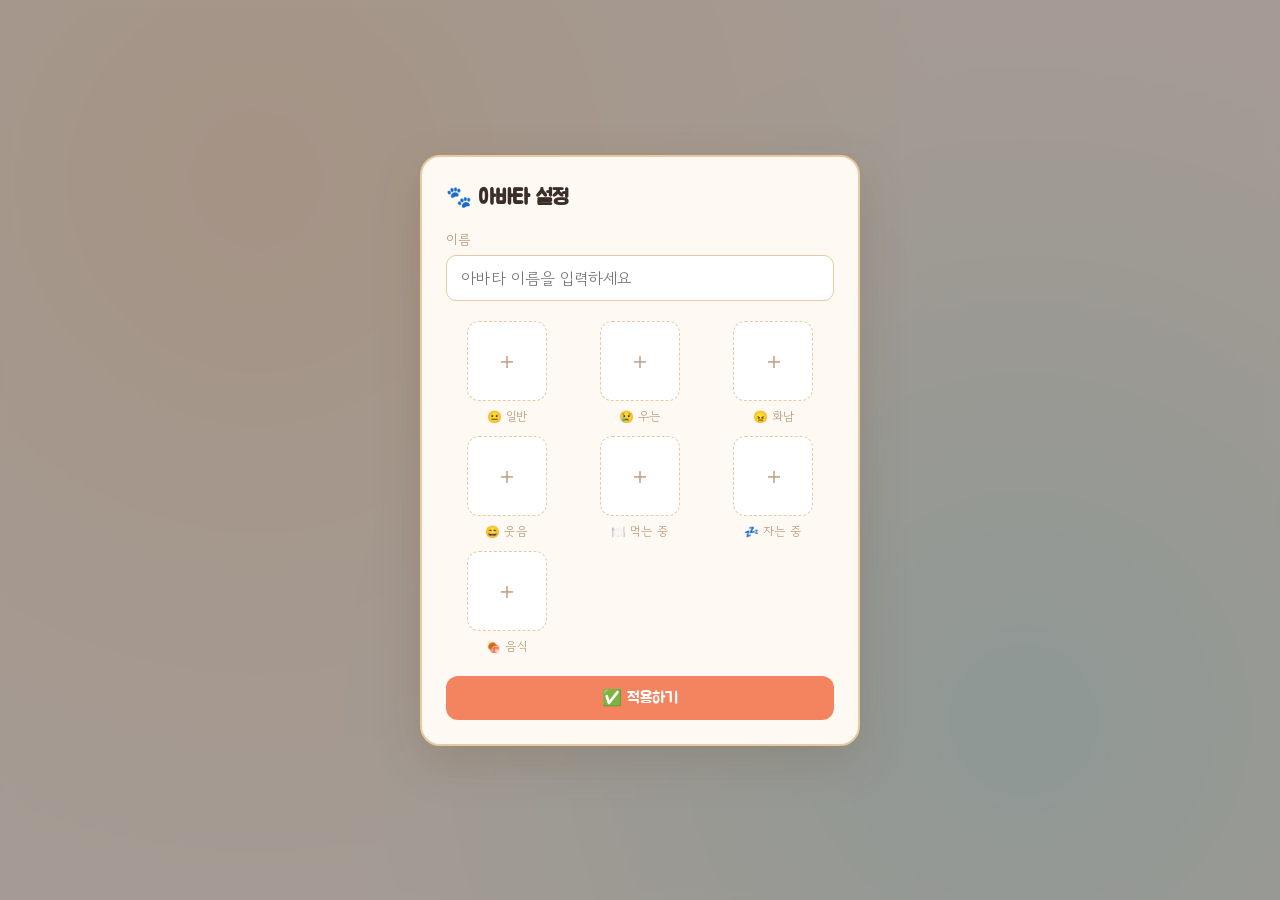
==== commit 10f9a3d6: "aa aa" ====
--- a/index.html
+++ b/index.html
@@ -1,730 +1,43 @@
 <!DOCTYPE html>
 <html lang="ko">
 <head>
-<meta charset="UTF-8">
-<meta name="viewport" content="width=device-width, initial-scale=1.0">
-<title>나의 아바타</title>
-<link rel="preconnect" href="https://fonts.googleapis.com">
-<link rel="preconnect" href="https://fonts.gstatic.com" crossorigin>
-<link href="https://fonts.googleapis.com/css2?family=Gowun+Dodum&family=Jua&display=swap" rel="stylesheet">
-<link rel="stylesheet" href="https://cdnjs.cloudflare.com/ajax/libs/cropperjs/1.5.13/cropper.min.css">
-<script src="https://cdnjs.cloudflare.com/ajax/libs/cropperjs/1.5.13/cropper.min.js"></script>
-<script src="config.js"></script>
-
-<style>
-/* ============================================================
-   CSS 변수 — config.js 의 theme 으로 덮어씌워짐
-   ============================================================ */
-:root {
-  --bg:          #fdf6ee;
-  --box-bg:      #fff9f3;
-  --box-border:  #e8c9a0;
-  --accent:      #f4845f;
-  --accent2:     #7ec8c8;
-  --text:        #3a2e26;
-  --muted:       #b89a7a;
-  --floor-grad:  #f5e4cc;
-  --shadow:      rgba(90,60,30,0.10);
-  --box-w:       380px;
-  --box-h:       280px;
-}
-
-* { box-sizing: border-box; margin: 0; padding: 0; }
-
-body {
-  background: var(--bg);
-  font-family: 'Gowun Dodum', sans-serif;
-  color: var(--text);
-  min-height: 100vh;
-  display: flex;
-  flex-direction: column;
-  align-items: center;
-  justify-content: center;
-  padding: 20px;
-  background-image:
-    radial-gradient(circle at 20% 20%, color-mix(in srgb, var(--accent) 12%, transparent) 0%, transparent 55%),
-    radial-gradient(circle at 80% 80%, color-mix(in srgb, var(--accent2) 12%, transparent) 0%, transparent 55%);
-}
-
-/* ============================================================
-   SCENE
-   ============================================================ */
-.scene {
-  position: relative;
-  width: var(--box-w);
-}
-
-.scene-header {
-  display: flex;
-  align-items: flex-end;
-  justify-content: space-between;
-  margin-bottom: 6px;
-  padding: 0 4px;
-}
-
-.pet-name-label {
-  font-family: 'Jua', sans-serif;
-  font-size: 1.5rem;
-  color: var(--text);
-  letter-spacing: -0.5px;
-  min-width: 60px;
-}
-.pet-name-label.empty {
-  color: var(--muted);
-  font-size: 1rem;
-  font-family: 'Gowun Dodum', sans-serif;
-}
-
-/* Stats */
-.stats-row {
-  display: flex;
-  gap: 8px;
-  align-items: center;
-}
-.stat-item {
-  display: flex;
-  flex-direction: column;
-  align-items: center;
-  gap: 3px;
-  cursor: pointer;
-  position: relative;
-}
-.stat-icon { font-size: 1.1rem; line-height:1; }
-.stat-bar-wrap {
-  width: 36px;
-  height: 6px;
-  background: var(--box-border);
-  border-radius: 3px;
-  overflow: hidden;
-}
-.stat-bar-fill {
-  height: 100%;
-  border-radius: 3px;
-  transition: width 0.5s, background 0.5s;
-}
-.stat-bar-fill.low  { background: #e05252; }
-.stat-bar-fill.mid  { background: #f4c05f; }
-.stat-bar-fill.high { background: var(--accent2); }
-
-.photo-btn {
-  background: var(--accent);
-  color: #fff;
-  border: none;
-  border-radius: 50%;
-  width: 34px;
-  height: 34px;
-  font-size: 1rem;
-  cursor: pointer;
-  display: flex;
-  align-items: center;
-  justify-content: center;
-  box-shadow: 0 2px 8px var(--shadow);
-  transition: transform 0.15s, filter 0.15s;
-  flex-shrink: 0;
-}
-.photo-btn:hover { transform: scale(1.1); filter: brightness(0.88); }
-
-/* ============================================================
-   PET BOX
-   ============================================================ */
-.pet-box {
-  width: var(--box-w);
-  height: var(--box-h);
-  background-color: var(--box-bg);
-  /* 배경이미지는 JS에서 설정 */
-  background-size: cover;
-  background-position: center;
-  border: 2.5px solid var(--box-border);
-  border-radius: 24px;
-  box-shadow: 0 8px 32px var(--shadow), 0 2px 8px var(--shadow);
-  position: relative;
-  overflow: hidden;
-  user-select: none;
-  transition: box-shadow 0.6s;
-}
-/* border-image는 JS로 설정 */
-
-/* Floor gradient (only when no bg image) */
-.pet-box .floor-layer {
-  position: absolute;
-  bottom: 0; left: 0; right: 0;
-  height: 40px;
-  background: linear-gradient(to top, var(--floor-grad), transparent);
-  border-radius: 0 0 22px 22px;
-  pointer-events: none;
-  z-index: 1;
-}
-
-.no-avatar-msg {
-  position: absolute;
-  inset: 0;
-  display: flex;
-  align-items: center;
-  justify-content: center;
-  color: var(--muted);
-  font-size: 0.9rem;
-  text-align: center;
-  line-height: 1.8;
-  pointer-events: none;
-  z-index: 2;
-}
-
-/* ============================================================
-   ACTION BUTTONS (box 아래 오른쪽)
-   ============================================================ */
-.action-row {
-  display: flex;
-  justify-content: flex-end;
-  gap: 10px;
-  margin-top: 10px;
-  padding-right: 4px;
-}
-.action-btn {
-  width: 52px;
-  height: 52px;
-  border-radius: 16px;
-  border: 2px solid var(--box-border);
-  background: var(--box-bg);
-  cursor: pointer;
-  display: flex;
-  flex-direction: column;
-  align-items: center;
-  justify-content: center;
-  gap: 2px;
-  box-shadow: 0 2px 8px var(--shadow);
-  transition: transform 0.15s, filter 0.15s;
-  padding: 4px;
-  overflow: hidden;
-}
-.action-btn:hover { transform: translateY(-2px) scale(1.06); }
-.action-btn:active { transform: scale(0.95); }
-.action-btn.disabled { opacity: 0.4; pointer-events: none; }
-.action-btn img.btn-icon {
-  width: 28px;
-  height: 28px;
-  object-fit: contain;
-}
-.action-btn .btn-emoji { font-size: 1.4rem; line-height: 1; }
-.action-btn .btn-label {
-  font-size: 0.6rem;
-  color: var(--muted);
-  white-space: nowrap;
-}
-
-/* ============================================================
-   AVATAR
-   ============================================================ */
-.avatar-wrap {
-  position: absolute;
-  width: 80px;
-  height: 80px;
-  will-change: transform, left, bottom;
-  z-index: 5;
-}
-.avatar-img {
-  width: 100%;
-  height: 100%;
-  object-fit: contain;
-  pointer-events: none;
-}
-.avatar-wrap.flipped .avatar-img { transform: scaleX(-1); }
-
-.heart-pop {
-  position: absolute;
-  top: -28px; left: 50%;
-  transform: translateX(-50%);
-  font-size: 1.4rem;
-  opacity: 0;
-  pointer-events: none;
-  animation: heartPop 0.7s ease forwards;
-  z-index: 10;
-}
-@keyframes heartPop {
-  0%   { opacity:0; transform: translateX(-50%) scale(0.5) translateY(0); }
-  30%  { opacity:1; transform: translateX(-50%) scale(1.3) translateY(-8px); }
-  70%  { opacity:1; transform: translateX(-50%) scale(1) translateY(-14px); }
-  100% { opacity:0; transform: translateX(-50%) scale(0.8) translateY(-22px); }
-}
-
-@keyframes idleWobble {
-  0%,100% { transform: rotate(0deg); }
-  25%     { transform: rotate(-2deg); }
-  75%     { transform: rotate(2deg); }
-}
-@keyframes jumpAnim {
-  0%,100% { transform: translateY(0); }
-  50%     { transform: translateY(-22px); }
-}
-.avatar-wrap.wobble .avatar-img { animation: idleWobble 0.4s ease-in-out; }
-.avatar-wrap.jump              { animation: jumpAnim 0.4s ease; }
-
-/* ============================================================
-   SLEEP SCENE
-   ============================================================ */
-.sleep-overlay {
-  position: absolute;
-  inset: 0;
-  background: rgba(10, 8, 20, 0);
-  border-radius: 22px;
-  z-index: 20;
-  pointer-events: none;
-  transition: background 0.7s;
-  display: flex;
-  align-items: center;
-  justify-content: center;
-}
-.sleep-overlay.dark { background: rgba(10, 8, 20, 0.82); }
-
-.sleep-scene-img {
-  width: 160px;
-  height: 160px;
-  object-fit: contain;
-  opacity: 0;
-  transform: scale(0.8);
-  transition: opacity 0.5s, transform 0.5s;
-}
-.sleep-overlay.dark .sleep-scene-img {
-  opacity: 1;
-  transform: scale(1);
-}
-.sleep-zzz-wrap {
-  position: absolute;
-  top: 30%; left: 50%;
-  display: flex;
-  flex-direction: column;
-  gap: 6px;
-  opacity: 0;
-  transition: opacity 0.5s;
-  pointer-events: none;
-}
-.sleep-overlay.dark .sleep-zzz-wrap { opacity: 1; }
-.zzz-bubble {
-  font-family: 'Jua', sans-serif;
-  color: #b8d4f8;
-  animation: zzzFloat 1.6s ease-in-out infinite;
-}
-.zzz-bubble:nth-child(1) { font-size:0.9rem; animation-delay:0s; }
-.zzz-bubble:nth-child(2) { font-size:1.1rem; animation-delay:0.4s; margin-left:8px; }
-.zzz-bubble:nth-child(3) { font-size:1.3rem; animation-delay:0.8s; margin-left:16px; }
-@keyframes zzzFloat {
-  0%   { opacity:0.3; transform: translateY(0); }
-  50%  { opacity:1;   transform: translateY(-10px); }
-  100% { opacity:0;   transform: translateY(-20px); }
-}
-
-/* ============================================================
-   EAT SCENE — food drop
-   ============================================================ */
-.food-item {
-  position: absolute;
-  width: 48px;
-  height: 48px;
-  z-index: 15;
-  pointer-events: none;
-  will-change: top;
-}
-.food-item img, .food-item .food-emoji {
-  width: 100%;
-  height: 100%;
-  object-fit: contain;
-  font-size: 2.4rem;
-  display: flex;
-  align-items: center;
-  justify-content: center;
-}
-
-/* ============================================================
-   WASH SCENE
-   ============================================================ */
-.wash-stage {
-  position: absolute;
-  inset: 0;
-  border-radius: 22px;
-  z-index: 18;
-  overflow: hidden;
-  pointer-events: none;
-  opacity: 0;
-  transition: opacity 0.4s;
-}
-.wash-stage.visible { opacity: 1; }
-
-.wash-shower-img, .wash-curtain-img {
-  position: absolute;
-  bottom: 0;
-  object-fit: contain;
-  image-rendering: auto;
-}
-/* shower: left side */
-.wash-shower-wrap {
-  position: absolute;
-  left: 20px;
-  bottom: 20px;
-  width: 130px;
-  height: 160px;
-  display: flex;
-  align-items: flex-end;
-}
-.wash-shower-wrap img {
-  width: 100%;
-  height: 100%;
-  object-fit: contain;
-}
-/* curtain: slides in from left */
-.wash-curtain-wrap {
-  position: absolute;
-  left: 20px;
-  bottom: 20px;
-  width: 130px;
-  height: 160px;
-  display: flex;
-  align-items: flex-end;
-  transform: translateX(-140px);
-  transition: transform 0.55s cubic-bezier(.4,0,.2,1);
-}
-.wash-curtain-wrap.closed { transform: translateX(0); }
-.wash-curtain-wrap img {
-  width: 100%;
-  height: 100%;
-  object-fit: contain;
-}
-/* sparks */
-.spark-container {
-  position: absolute;
-  inset: 0;
-  pointer-events: none;
-}
-.spark {
-  position: absolute;
-  font-size: 1.2rem;
-  opacity: 0;
-  animation: sparkAnim 0.6s ease forwards;
-}
-@keyframes sparkAnim {
-  0%   { opacity:0; transform: scale(0.5) rotate(0deg); }
-  40%  { opacity:1; transform: scale(1.3) rotate(20deg); }
-  100% { opacity:0; transform: scale(0.8) rotate(40deg) translateY(-16px); }
-}
-
-/* Overlay emoji fallbacks */
-.shower-emoji-wrap {
-  position: absolute;
-  left: 20px;
-  bottom: 20px;
-  width: 130px;
-  height: 160px;
-  display: flex;
-  flex-direction: column;
-  align-items: center;
-  justify-content: flex-end;
-  gap: 4px;
-  font-size: 2.8rem;
-}
-.curtain-emoji-wrap {
-  position: absolute;
-  left: 20px;
-  bottom: 20px;
-  width: 130px;
-  height: 160px;
-  background: rgba(180,220,255,0.25);
-  border: 2px solid rgba(130,180,255,0.4);
-  border-radius: 12px 12px 0 0;
-  transform: translateX(-140px);
-  transition: transform 0.55s cubic-bezier(.4,0,.2,1);
-  display: flex;
-  align-items: center;
-  justify-content: center;
-  font-size: 1.4rem;
-  backdrop-filter: blur(3px);
-}
-.curtain-emoji-wrap.closed { transform: translateX(0); }
-
-/* ============================================================
-   SETTINGS POPUP
-   ============================================================ */
-.popup-overlay {
-  position: fixed;
-  inset: 0;
-  background: rgba(58,46,38,0.5);
-  backdrop-filter: blur(5px);
-  z-index: 100;
-  display: flex;
-  align-items: center;
-  justify-content: center;
-  padding: 16px;
-}
-.popup-overlay.hidden { display: none; }
-
-.popup-panel {
-  background: var(--bg);
-  border: 2px solid var(--box-border);
-  border-radius: 22px;
-  padding: 28px 24px 24px;
-  width: 100%;
-  max-width: 420px;
-  max-height: 92vh;
-  overflow-y: auto;
-  box-shadow: 0 20px 60px rgba(90,60,30,0.2);
-  position: relative;
-}
-.popup-panel h2 {
-  font-family: 'Jua', sans-serif;
-  font-size: 1.3rem;
-  margin-bottom: 20px;
-  color: var(--text);
-}
-.popup-close {
-  position: absolute;
-  top: 16px; right: 18px;
-  background: none;
-  border: none;
-  font-size: 1.2rem;
-  cursor: pointer;
-  color: var(--muted);
-  line-height: 1;
-}
-.popup-close:hover { color: var(--text); }
-
-.form-label {
-  display: block;
-  font-size: 0.82rem;
-  color: var(--muted);
-  margin-bottom: 6px;
-}
-.name-input {
-  width: 100%;
-  padding: 10px 14px;
-  border: 1.5px solid var(--box-border);
-  border-radius: 10px;
-  font-family: 'Gowun Dodum', sans-serif;
-  font-size: 1rem;
-  background: #fff;
-  color: var(--text);
-  outline: none;
-  transition: border-color 0.2s;
-  margin-bottom: 20px;
-}
-.name-input:focus { border-color: var(--accent); }
-
-.img-slots {
-  display: grid;
-  grid-template-columns: 1fr 1fr;
-  gap: 12px;
-  margin-bottom: 22px;
-}
-.img-slot {
-  display: flex;
-  flex-direction: column;
-  align-items: center;
-  gap: 7px;
-}
-.img-slot-label {
-  font-size: 0.8rem;
-  color: var(--muted);
-  text-align: center;
-}
-.img-preview-wrap {
-  width: 90px;
-  height: 90px;
-  border: 1.5px dashed var(--box-border);
-  border-radius: 12px;
-  background: #fff;
-  display: flex;
-  align-items: center;
-  justify-content: center;
-  cursor: pointer;
-  overflow: hidden;
-  position: relative;
-  transition: border-color 0.2s;
-}
-.img-preview-wrap:hover { border-color: var(--accent); }
-.img-preview-wrap .plus-icon { font-size: 1.8rem; color: var(--muted); }
-.img-preview-wrap.has-img .plus-icon { display: none; }
-.img-preview-wrap img {
-  width: 100%; height: 100%;
-  object-fit: contain;
-  display: none;
-}
-.img-preview-wrap img.loaded { display: block; }
-.img-preview-wrap .edit-over {
-  position: absolute; inset: 0;
-  background: rgba(0,0,0,0.38);
-  color: #fff;
-  font-size: 0.72rem;
-  display: flex; align-items: center; justify-content: center;
-  opacity: 0; transition: opacity 0.2s;
-  border-radius: 10px;
-}
-.img-preview-wrap:hover .edit-over { opacity: 1; }
-.file-input { display: none; }
-
-.section-title {
-  font-size: 0.85rem;
-  color: var(--muted);
-  margin: 0 0 10px;
-  font-family: 'Jua', sans-serif;
-}
-
-/* Action scene slots in settings */
-.scene-slots {
-  display: grid;
-  grid-template-columns: 1fr 1fr 1fr;
-  gap: 10px;
-  margin-bottom: 22px;
-}
-.scene-slot {
-  display: flex;
-  flex-direction: column;
-  align-items: center;
-  gap: 5px;
-}
-.scene-slot-inner {
-  width: 70px;
-  height: 70px;
-  border: 1.5px dashed var(--box-border);
-  border-radius: 10px;
-  background: #fff;
-  display: flex;
-  align-items: center;
-  justify-content: center;
-  cursor: pointer;
-  overflow: hidden;
-  position: relative;
-  transition: border-color 0.2s;
-}
-.scene-slot-inner:hover { border-color: var(--accent); }
-.scene-slot-inner .plus-icon { font-size: 1.4rem; color: var(--muted); }
-.scene-slot-inner.has-img .plus-icon { display: none; }
-.scene-slot-inner img {
-  width: 100%; height: 100%;
-  object-fit: contain;
-  display: none;
-}
-.scene-slot-inner img.loaded { display: block; }
-.scene-slot-inner .edit-over {
-  position: absolute; inset: 0;
-  background: rgba(0,0,0,0.38);
-  color: #fff; font-size: 0.68rem;
-  display: flex; align-items: center; justify-content: center;
-  opacity: 0; transition: opacity 0.2s;
-  border-radius: 8px;
-}
-.scene-slot-inner:hover .edit-over { opacity: 1; }
-.scene-slot-label { font-size: 0.7rem; color: var(--muted); text-align: center; }
-
-.apply-btn {
-  width: 100%;
-  padding: 13px;
-  background: var(--accent);
-  color: #fff;
-  border: none;
-  border-radius: 12px;
-  font-family: 'Jua', sans-serif;
-  font-size: 1rem;
-  cursor: pointer;
-  transition: filter 0.15s, transform 0.1s;
-}
-.apply-btn:hover { filter: brightness(0.88); transform: translateY(-1px); }
-.apply-btn:active { transform: translateY(0); }
-
-/* ============================================================
-   CROPPER POPUP
-   ============================================================ */
-.cropper-overlay {
-  position: fixed;
-  inset: 0;
-  background: rgba(20,14,8,0.75);
-  backdrop-filter: blur(6px);
-  z-index: 200;
-  display: flex;
-  align-items: center;
-  justify-content: center;
-  padding: 16px;
-}
-.cropper-overlay.hidden { display: none; }
-.cropper-panel {
-  background: #2a2018;
-  border-radius: 20px;
-  padding: 20px;
-  width: 100%;
-  max-width: 440px;
-  display: flex;
-  flex-direction: column;
-  gap: 14px;
-  box-shadow: 0 20px 60px rgba(0,0,0,0.5);
-}
-.cropper-panel h3 { font-family: 'Jua', sans-serif; color: #fff; font-size: 1rem; }
-.cropper-canvas-wrap {
-  width: 100%;
-  height: 300px;
-  background: #111;
-  border-radius: 12px;
-  overflow: hidden;
-}
-.cropper-canvas-wrap img { display: block; max-width: 100%; }
-.cropper-tools { display: flex; gap: 8px; flex-wrap: wrap; }
-.ctool {
-  padding: 7px 12px;
-  background: rgba(255,255,255,0.10);
-  color: #fff;
-  border: 1px solid rgba(255,255,255,0.18);
-  border-radius: 8px;
-  font-size: 0.8rem;
-  cursor: pointer;
-  transition: background 0.15s;
-  font-family: 'Gowun Dodum', sans-serif;
-}
-.ctool:hover { background: rgba(255,255,255,0.2); }
-.ctool.primary { background: var(--accent); border-color: var(--accent); margin-left: auto; }
-.ctool.cancel  { color: #999; }
-
-/* Tooltip */
-.stat-tooltip {
-  position: fixed;
-  background: rgba(58,46,38,0.9);
-  color: #fff;
-  border-radius: 8px;
-  padding: 6px 12px;
-  font-size: 0.8rem;
-  pointer-events: none;
-  z-index: 300;
-  white-space: nowrap;
-  opacity: 0;
-  transition: opacity 0.2s;
-}
-.stat-tooltip.show { opacity: 1; }
-
-/* box glow states */
-.pet-box.sad-glow   { box-shadow: 0 8px 32px rgba(80,120,255,0.22), 0 2px 8px var(--shadow); }
-.pet-box.angry-glow { box-shadow: 0 8px 32px rgba(255,80,80,0.28), 0 2px 8px var(--shadow); }
-</style>
+  <meta charset="UTF-8">
+  <meta name="viewport" content="width=device-width, initial-scale=1.0">
+  <title>나의 아바타</title>
+  <link rel="preconnect" href="https://fonts.googleapis.com">
+  <link rel="preconnect" href="https://fonts.gstatic.com" crossorigin>
+  <link href="https://fonts.googleapis.com/css2?family=Gowun+Dodum&family=Jua&display=swap" rel="stylesheet">
+  <link rel="stylesheet" href="https://cdnjs.cloudflare.com/ajax/libs/cropperjs/1.5.13/cropper.min.css">
+  <link rel="stylesheet" href="style.css">
 </head>
 <body>
 
-<!-- Tooltip -->
+<!-- ── 스탯 툴팁 ── -->
 <div class="stat-tooltip" id="statTooltip"></div>
 
-<!-- ============================================================
-     MAIN SCENE
-     ============================================================ -->
+<!-- ══════════════════════════════
+     메인 씬
+═══════════════════════════════ -->
 <div class="scene">
 
-  <!-- Header: name (left) + stats + photo btn (right) -->
+  <!-- 씬 상단: 이름 / 스탯 + 설정버튼 -->
   <div class="scene-header">
     <div class="pet-name-label empty" id="petNameLabel">이름 없음</div>
+
     <div class="stats-row">
-      <div class="stat-item" data-stat="hunger">
+      <div class="stat-item" data-stat="hunger" title="식욕">
         <span class="stat-icon">🍖</span>
         <div class="stat-bar-wrap"><div class="stat-bar-fill high" id="barHunger" style="width:80%"></div></div>
       </div>
-      <div class="stat-item" data-stat="sleep">
+      <div class="stat-item" data-stat="sleep" title="수면">
         <span class="stat-icon">💤</span>
         <div class="stat-bar-wrap"><div class="stat-bar-fill high" id="barSleep" style="width:70%"></div></div>
       </div>
-      <div class="stat-item" data-stat="love">
+      <div class="stat-item" data-stat="love" title="애정">
         <span class="stat-icon">💕</span>
         <div class="stat-bar-wrap"><div class="stat-bar-fill high" id="barLove" style="width:85%"></div></div>
       </div>
-      <div class="stat-item" data-stat="clean">
+      <div class="stat-item" data-stat="clean" title="청결">
         <span class="stat-icon">🛁</span>
         <div class="stat-bar-wrap"><div class="stat-bar-fill high" id="barClean" style="width:75%"></div></div>
       </div>
@@ -732,163 +45,141 @@
     </div>
   </div>
 
-  <!-- Pet Box -->
+  <!-- 펫 박스 -->
   <div class="pet-box" id="petBox">
-    <div class="floor-layer" id="floorLayer"></div>
-
-    <!-- Sleep scene overlay (inside box) -->
-    <div class="sleep-overlay" id="sleepOverlay">
-      <img class="sleep-scene-img" id="sleepSceneImg" src="" alt="">
-      <div class="sleep-zzz-wrap">
-        <span class="zzz-bubble">z</span>
-        <span class="zzz-bubble">z z</span>
-        <span class="zzz-bubble">Z Z Z</span>
-      </div>
-    </div>
-
-    <!-- Wash stage (inside box) -->
-    <div class="wash-stage" id="washStage">
-      <!-- shower & curtain: built by JS depending on images -->
-    </div>
-
-    <div class="no-avatar-msg" id="noAvatarMsg">📷 오른쪽 위 버튼을 눌러<br>아바타를 설정해주세요</div>
-  </div>
-
-  <!-- Action buttons below box, right-aligned -->
-  <div class="action-row" id="actionRow">
-    <button class="action-btn disabled" id="btnSleep">
-      <span class="btn-emoji" id="iconSleep">🛏️</span>
-      <span class="btn-label">재우기</span>
-    </button>
-    <button class="action-btn disabled" id="btnEat">
-      <span class="btn-emoji" id="iconEat">🍖</span>
-      <span class="btn-label">먹이기</span>
-    </button>
-    <button class="action-btn disabled" id="btnWash">
-      <span class="btn-emoji" id="iconWash">🚿</span>
-      <span class="btn-label">씻기기</span>
-    </button>
-  </div>
-
+
+    <!-- 아바타 없을 때 안내 -->
+    <div class="no-avatar-msg" id="noAvatarMsg">📷 사진 버튼을 눌러<br>아바타를 설정해주세요</div>
+
+    <!-- 씻기 씬 레이어 (기본 숨김) -->
+    <div class="shower-scene" id="showerScene">
+      <img class="shower-img"  id="showerImg"  src="assets/ui/shower.png"         alt="샤워기">
+      <img class="curtain-img" id="curtainImg" src="assets/ui/curtain-open.png"    alt="커튼">
+      <img class="sparkle-img hidden" id="sparkleImg" src="assets/ui/sparkle.png" alt="반짝">
+    </div>
+
+    <!-- 수면 오버레이 -->
+    <div class="sleep-overlay hidden" id="sleepOverlay">
+      <img class="sleep-avatar-img" id="sleepAvatarImg" src="" alt="자는 중">
+    </div>
+
+    <!-- 박스 틀 오버레이 (개발자 커스텀 이미지) -->
+    <img class="box-frame-overlay" src="assets/ui/box-frame.png" alt="" aria-hidden="true"
+         onerror="this.style.display='none'">
+
+    <!-- 액션 버튼 3개 (우하단) -->
+    <div class="action-btns">
+      <button class="action-btn" id="btnSleep"  title="재우기">
+        <img src="assets/ui/btn-sleep.png"  alt="재우기"  onerror="this.outerHTML='💤'">
+      </button>
+      <button class="action-btn" id="btnEat"    title="먹이기">
+        <img src="assets/ui/btn-eat.png"    alt="먹이기"  onerror="this.outerHTML='🍖'">
+      </button>
+      <button class="action-btn" id="btnShower" title="씻기기">
+        <img src="assets/ui/btn-shower.png" alt="씻기기"  onerror="this.outerHTML='🚿'">
+      </button>
+    </div>
+
+  </div><!-- /pet-box -->
 </div><!-- /scene -->
 
 
-<!-- ============================================================
-     SETTINGS POPUP
-     ============================================================ -->
+<!-- ══════════════════════════════
+     설정 팝업
+═══════════════════════════════ -->
 <div class="popup-overlay hidden" id="settingsPopup">
   <div class="popup-panel">
     <h2>🐾 아바타 설정</h2>
-    <button class="popup-close" id="closeSettingsBtn">✕</button>
-
-    <label class="form-label">이름</label>
-    <input type="text" class="name-input" id="nameInput" placeholder="아바타 이름을 입력하세요" maxlength="12">
-
-    <p class="section-title">표정 이미지</p>
+    <button class="close-btn" id="closeSettingsBtn">✕</button>
+
+    <!-- 이름 -->
+    <div class="name-input-wrap">
+      <label>이름</label>
+      <input type="text" class="name-input" id="nameInput" placeholder="아바타 이름을 입력하세요" maxlength="12">
+    </div>
+
+    <!-- 이미지 슬롯 -->
     <div class="img-slots">
+      <!-- 일반 -->
       <div class="img-slot">
         <div class="img-preview-wrap" id="slotNormal" data-type="normal">
           <span class="plus-icon">＋</span>
           <img id="previewNormal" alt="일반">
-          <div class="edit-over">✏️ 편집</div>
-        </div>
-        <span class="img-slot-label">😐 일반</span>
+          <div class="edit-overlay">✏️ 편집</div>
+        </div>
+        <label>😐 일반</label>
         <input type="file" class="file-input" id="fileNormal" accept="image/*">
       </div>
+      <!-- 우는 -->
       <div class="img-slot">
         <div class="img-preview-wrap" id="slotCry" data-type="cry">
           <span class="plus-icon">＋</span>
           <img id="previewCry" alt="우는">
-          <div class="edit-over">✏️ 편집</div>
-        </div>
-        <span class="img-slot-label">😢 우는</span>
+          <div class="edit-overlay">✏️ 편집</div>
+        </div>
+        <label>😢 우는</label>
         <input type="file" class="file-input" id="fileCry" accept="image/*">
       </div>
+      <!-- 화남 -->
       <div class="img-slot">
         <div class="img-preview-wrap" id="slotAngry" data-type="angry">
           <span class="plus-icon">＋</span>
-          <img id="previewAngry" alt="화남">
-          <div class="edit-over">✏️ 편집</div>
-        </div>
-        <span class="img-slot-label">😠 화남</span>
+          <img id="previewAngry" alt="화나는">
+          <div class="edit-overlay">✏️ 편집</div>
+        </div>
+        <label>😠 화남</label>
         <input type="file" class="file-input" id="fileAngry" accept="image/*">
       </div>
+      <!-- 웃음 -->
       <div class="img-slot">
         <div class="img-preview-wrap" id="slotHappy" data-type="happy">
           <span class="plus-icon">＋</span>
-          <img id="previewHappy" alt="웃음">
-          <div class="edit-over">✏️ 편집</div>
-        </div>
-        <span class="img-slot-label">😄 웃음</span>
+          <img id="previewHappy" alt="웃는">
+          <div class="edit-overlay">✏️ 편집</div>
+        </div>
+        <label>😄 웃음</label>
         <input type="file" class="file-input" id="fileHappy" accept="image/*">
       </div>
-    </div>
-
-    <p class="section-title">액션 이미지 (선택)</p>
-    <div class="scene-slots">
-      <div class="scene-slot">
-        <div class="scene-slot-inner" id="slotSleepScene" data-type="sleepScene">
-          <span class="plus-icon">＋</span>
-          <img id="previewSleepScene" alt="잠자기">
-          <div class="edit-over">✏️ 편집</div>
-        </div>
-        <span class="scene-slot-label">🛏️ 잠자는 모습</span>
-        <input type="file" class="file-input" id="fileSleepScene" accept="image/*">
-      </div>
-      <div class="scene-slot">
-        <div class="scene-slot-inner" id="slotFood" data-type="food">
+      <!-- 먹는 중 -->
+      <div class="img-slot">
+        <div class="img-preview-wrap" id="slotEating" data-type="eating">
+          <span class="plus-icon">＋</span>
+          <img id="previewEating" alt="먹는 중">
+          <div class="edit-overlay">✏️ 편집</div>
+        </div>
+        <label>🍽️ 먹는 중</label>
+        <input type="file" class="file-input" id="fileEating" accept="image/*">
+      </div>
+      <!-- 자는 중 -->
+      <div class="img-slot">
+        <div class="img-preview-wrap" id="slotSleeping" data-type="sleeping">
+          <span class="plus-icon">＋</span>
+          <img id="previewSleeping" alt="자는 중">
+          <div class="edit-overlay">✏️ 편집</div>
+        </div>
+        <label>💤 자는 중</label>
+        <input type="file" class="file-input" id="fileSleeping" accept="image/*">
+      </div>
+      <!-- 음식 -->
+      <div class="img-slot">
+        <div class="img-preview-wrap" id="slotFood" data-type="food">
           <span class="plus-icon">＋</span>
           <img id="previewFood" alt="음식">
-          <div class="edit-over">✏️ 편집</div>
-        </div>
-        <span class="scene-slot-label">🍖 음식</span>
+          <div class="edit-overlay">✏️ 편집</div>
+        </div>
+        <label>🍖 음식</label>
         <input type="file" class="file-input" id="fileFood" accept="image/*">
       </div>
-      <div class="scene-slot">
-        <div class="scene-slot-inner" id="slotEating" data-type="eating">
-          <span class="plus-icon">＋</span>
-          <img id="previewEating" alt="먹는 표정">
-          <div class="edit-over">✏️ 편집</div>
-        </div>
-        <span class="scene-slot-label">😋 먹는 표정</span>
-        <input type="file" class="file-input" id="fileEating" accept="image/*">
-      </div>
-      <div class="scene-slot">
-        <div class="scene-slot-inner" id="slotShower" data-type="shower">
-          <span class="plus-icon">＋</span>
-          <img id="previewShower" alt="샤워기">
-          <div class="edit-over">✏️ 편집</div>
-        </div>
-        <span class="scene-slot-label">🚿 샤워기</span>
-        <input type="file" class="file-input" id="fileShower" accept="image/*">
-      </div>
-      <div class="scene-slot">
-        <div class="scene-slot-inner" id="slotCurtainOpen" data-type="curtainOpen">
-          <span class="plus-icon">＋</span>
-          <img id="previewCurtainOpen" alt="커튼(열림)">
-          <div class="edit-over">✏️ 편집</div>
-        </div>
-        <span class="scene-slot-label">🪟 커튼(열림)</span>
-        <input type="file" class="file-input" id="fileCurtainOpen" accept="image/*">
-      </div>
-      <div class="scene-slot">
-        <div class="scene-slot-inner" id="slotCurtainClose" data-type="curtainClose">
-          <span class="plus-icon">＋</span>
-          <img id="previewCurtainClose" alt="커튼(닫힘)">
-          <div class="edit-over">✏️ 편집</div>
-        </div>
-        <span class="scene-slot-label">🪟 커튼(닫힘)</span>
-        <input type="file" class="file-input" id="fileCurtainClose" accept="image/*">
-      </div>
-    </div>
+    </div><!-- /img-slots -->
 
     <button class="apply-btn" id="applyBtn">✅ 적용하기</button>
   </div>
 </div>
 
-<!-- ============================================================
-     CROPPER POPUP
-     ============================================================ -->
+
+<!-- ══════════════════════════════
+     크롭 팝업
+═══════════════════════════════ -->
 <div class="cropper-overlay hidden" id="cropperOverlay">
   <div class="cropper-panel">
     <h3>✂️ 이미지 편집</h3>
@@ -896,736 +187,18 @@
       <img id="cropperImg" src="" alt="crop">
     </div>
     <div class="cropper-tools">
-      <button class="ctool" id="cropRotL">↺ 회전</button>
-      <button class="ctool" id="cropRotR">↻ 회전</button>
-      <button class="ctool" id="cropFlip">↔ 좌우</button>
-      <button class="ctool" id="cropZI">＋</button>
-      <button class="ctool" id="cropZO">－</button>
-      <button class="ctool cancel" id="cropCancel">취소</button>
-      <button class="ctool primary" id="cropConfirm">적용 ✓</button>
+      <button class="crop-tool-btn" id="cropRotateLeft">↺ 회전</button>
+      <button class="crop-tool-btn" id="cropRotateRight">↻ 회전</button>
+      <button class="crop-tool-btn" id="cropFlipH">↔ 반전</button>
+      <button class="crop-tool-btn" id="cropZoomIn">＋</button>
+      <button class="crop-tool-btn" id="cropZoomOut">－</button>
+      <button class="crop-tool-btn cancel" id="cropCancel">취소</button>
+      <button class="crop-tool-btn primary" id="cropConfirm">적용 ✓</button>
     </div>
   </div>
 </div>
 
-<!-- ============================================================
-     JAVASCRIPT
-     ============================================================ -->
-<script>
-// ============================================================
-//  APPLY CONFIG THEME
-// ============================================================
-(function applyTheme() {
-  const cfg = window.PET_CONFIG || {};
-  const t = cfg.theme || {};
-  const r = document.documentElement.style;
-  if (t.bg)         r.setProperty('--bg',         t.bg);
-  if (t.boxBg)      r.setProperty('--box-bg',      t.boxBg);
-  if (t.boxBorder)  r.setProperty('--box-border',  t.boxBorder);
-  if (t.accent)     r.setProperty('--accent',      t.accent);
-  if (t.accent2)    r.setProperty('--accent2',     t.accent2);
-  if (t.text)       r.setProperty('--text',        t.text);
-  if (t.muted)      r.setProperty('--muted',       t.muted);
-  if (t.floorGrad)  r.setProperty('--floor-grad',  t.floorGrad);
-  if (cfg.boxWidth)  r.setProperty('--box-w', cfg.boxWidth + 'px');
-  if (cfg.boxHeight) r.setProperty('--box-h', cfg.boxHeight + 'px');
-})();
-
-// ============================================================
-//  CONSTANTS from config
-// ============================================================
-const CFG = window.PET_CONFIG || {};
-const BOX_W    = CFG.boxWidth  || 380;
-const BOX_H    = CFG.boxHeight || 280;
-const AVT_SIZE = CFG.avatarSize || 80;
-const FLOOR_Y  = 30;
-
-// ============================================================
-//  STORAGE
-// ============================================================
-const STORAGE_KEY = 'petAppData_v3';
-
-let petData = {
-  name: '',
-  images: {
-    normal: null, cry: null, angry: null, happy: null,
-    sleepScene: null,
-    food: null, eating: null,
-    shower: null, curtainOpen: null, curtainClose: null,
-  },
-  stats: { hunger: 80, sleep: 70, love: 85, clean: 75 },
-  firstSetupDone: false,
-};
-
-function saveData() {
-  try { localStorage.setItem(STORAGE_KEY, JSON.stringify(petData)); } catch(e) { console.warn('save failed', e); }
-}
-function loadData() {
-  try {
-    const raw = localStorage.getItem(STORAGE_KEY);
-    if (raw) {
-      const parsed = JSON.parse(raw);
-      petData = { ...petData, ...parsed, images: { ...petData.images, ...(parsed.images||{}) }, stats: { ...petData.stats, ...(parsed.stats||{}) } };
-    }
-  } catch(e) {}
-}
-
-// ============================================================
-//  ELEMENTS
-// ============================================================
-const petBox        = document.getElementById('petBox');
-const petNameLabel  = document.getElementById('petNameLabel');
-const noAvatarMsg   = document.getElementById('noAvatarMsg');
-const settingsPopup = document.getElementById('settingsPopup');
-const nameInput     = document.getElementById('nameInput');
-const openSettingsBtn  = document.getElementById('openSettingsBtn');
-const closeSettingsBtn = document.getElementById('closeSettingsBtn');
-const applyBtn      = document.getElementById('applyBtn');
-const sleepOverlay  = document.getElementById('sleepOverlay');
-const sleepSceneImg = document.getElementById('sleepSceneImg');
-const washStage     = document.getElementById('washStage');
-const btnSleep      = document.getElementById('btnSleep');
-const btnEat        = document.getElementById('btnEat');
-const btnWash       = document.getElementById('btnWash');
-
-// Stat bars
-const statBars = {
-  hunger: document.getElementById('barHunger'),
-  sleep:  document.getElementById('barSleep'),
-  love:   document.getElementById('barLove'),
-  clean:  document.getElementById('barClean'),
-};
-const statLabels = { hunger:'식욕', sleep:'수면', love:'애정', clean:'청결' };
-
-// ============================================================
-//  AVATAR STATE
-// ============================================================
-let avatarWrap = null;
-let avatarImgEl = null;
-let currentExpression = 'normal';
-let petX = 100, petY = FLOOR_Y;
-let petVX = 0.7, petVY = 0;
-let petRunTimer = 0, petJumpTimer = 0, petWobbleTimer = 0;
-let animRAF = null;
-let isDragging = false;
-let isFalling = false;
-let isActionPlaying = false;
-let lastTapTime = 0, tapCount = 0;
-
-// ============================================================
-//  INIT
-// ============================================================
-loadData();
-applyTheme_box();
-applyStatBars();
-applyNameLabel();
-applyActionButtonIcons();
-
-if (petData.images.normal) {
-  syncSettingsPreviews();
-  spawnAvatar();
-}
-if (!petData.firstSetupDone) {
-  openSettings(true);
-} else {
-  settingsPopup.classList.add('hidden');
-}
-
-// Apply box background/border from config
-function applyTheme_box() {
-  if (CFG.boxBgImage) {
-    petBox.style.backgroundImage = `url('${CFG.boxBgImage}')`;
-    document.getElementById('floorLayer').style.display = 'none';
-  }
-  if (CFG.boxBorderImage) {
-    petBox.style.border = 'none';
-    petBox.style.borderImage = `url('${CFG.boxBorderImage}') 20 round`;
-  }
-}
-
-// Apply action button icons from config
-function applyActionButtonIcons() {
-  const ab = CFG.actionButtons || {};
-  ['sleep','eat','wash'].forEach(key => {
-    const conf = ab[key];
-    if (!conf) return;
-    const btn = document.getElementById('btn' + key.charAt(0).toUpperCase() + key.slice(1));
-    const iconEl = document.getElementById('icon' + key.charAt(0).toUpperCase() + key.slice(1));
-    if (conf.image) {
-      const img = document.createElement('img');
-      img.src = conf.image;
-      img.className = 'btn-icon';
-      iconEl.replaceWith(img);
-    } else if (conf.emoji) {
-      iconEl.textContent = conf.emoji;
-    }
-    if (conf.label) {
-      btn.querySelector('.btn-label').textContent = conf.label;
-    }
-  });
-}
-
-// Stat decay
-setInterval(() => {
-  if (!petData.images.normal || isActionPlaying) return;
-  petData.stats.hunger = Math.max(0, petData.stats.hunger - 0.5);
-  petData.stats.sleep  = Math.max(0, petData.stats.sleep  - 0.3);
-  petData.stats.love   = Math.max(0, petData.stats.love   - 0.4);
-  petData.stats.clean  = Math.max(0, petData.stats.clean  - 0.35);
-  applyStatBars();
-  updateExpression();
-  saveData();
-}, 3000);
-
-// Stat manual boost on click
-document.querySelectorAll('.stat-item').forEach(item => {
-  item.addEventListener('click', () => {
-    const stat = item.dataset.stat;
-    petData.stats[stat] = Math.min(100, petData.stats[stat] + 15);
-    applyStatBars(); updateExpression(); saveData();
-    showTooltip(item, `${statLabels[stat]} +15`);
-  });
-});
-
-// ============================================================
-//  SETTINGS
-// ============================================================
-openSettingsBtn.addEventListener('click', () => openSettings(false));
-closeSettingsBtn.addEventListener('click', closeSettings);
-
-let sessionImgs = {};
-
-function openSettings(isFirst) {
-  sessionImgs = { ...petData.images };
-  nameInput.value = petData.name || '';
-  syncSettingsPreviews();
-  settingsPopup.classList.remove('hidden');
-  closeSettingsBtn.style.display = isFirst ? 'none' : '';
-}
-function closeSettings() {
-  settingsPopup.classList.add('hidden');
-}
-
-// All image slot types for settings
-const ALL_TYPES = [
-  'normal','cry','angry','happy',
-  'sleepScene','food','eating',
-  'shower','curtainOpen','curtainClose',
-];
-
-function syncSettingsPreviews() {
-  ALL_TYPES.forEach(type => {
-    const previewEl = document.getElementById('preview' + cap(type));
-    const slotEl    = document.getElementById('slot'    + cap(type));
-    if (!previewEl || !slotEl) return;
-    const src = sessionImgs[type] || petData.images[type];
-    if (src) {
-      previewEl.src = src;
-      previewEl.classList.add('loaded');
-      slotEl.classList.add('has-img');
-    } else {
-      previewEl.src = '';
-      previewEl.classList.remove('loaded');
-      slotEl.classList.remove('has-img');
-    }
-  });
-}
-
-function cap(s) { return s.charAt(0).toUpperCase() + s.slice(1); }
-
-// Wire up all file inputs
-ALL_TYPES.forEach(type => {
-  const slotEl  = document.getElementById('slot'    + cap(type));
-  const fileEl  = document.getElementById('file'    + cap(type));
-  if (!slotEl || !fileEl) return;
-  slotEl.addEventListener('click', () => fileEl.click());
-  fileEl.addEventListener('change', e => {
-    const file = e.target.files[0];
-    if (!file) return;
-    const reader = new FileReader();
-    reader.onload = ev => openCropper(type, ev.target.result);
-    reader.readAsDataURL(file);
-    fileEl.value = '';
-  });
-});
-
-applyBtn.addEventListener('click', () => {
-  const name = nameInput.value.trim();
-  if (!name) { nameInput.focus(); nameInput.style.borderColor='#e05252'; return; }
-  nameInput.style.borderColor = '';
-  petData.name = name;
-  petData.images = { ...petData.images, ...sessionImgs };
-  petData.firstSetupDone = true;
-  saveData();
-  applyNameLabel();
-  spawnAvatar();
-  closeSettings();
-});
-
-function applyNameLabel() {
-  if (petData.name) {
-    petNameLabel.textContent = petData.name;
-    petNameLabel.classList.remove('empty');
-  } else {
-    petNameLabel.textContent = '이름 없음';
-    petNameLabel.classList.add('empty');
-  }
-}
-
-// ============================================================
-//  CROPPER
-// ============================================================
-const cropperOverlay = document.getElementById('cropperOverlay');
-const cropperImg     = document.getElementById('cropperImg');
-let currentCropType = null;
-let cropperInstance = null;
-
-function openCropper(type, src) {
-  currentCropType = type;
-  cropperImg.src = src;
-  cropperOverlay.classList.remove('hidden');
-  if (cropperInstance) { cropperInstance.destroy(); cropperInstance = null; }
-  cropperImg.onload = () => {
-    cropperInstance = new Cropper(cropperImg, {
-      aspectRatio: NaN, viewMode: 1, autoCropArea: 0.85,
-      background: false, responsive: true, movable: true, zoomable: true, rotatable: true,
-    });
-  };
-}
-document.getElementById('cropRotL').addEventListener('click', () => cropperInstance?.rotate(-90));
-document.getElementById('cropRotR').addEventListener('click', () => cropperInstance?.rotate(90));
-document.getElementById('cropFlip').addEventListener('click', () => {
-  if (!cropperInstance) return;
-  cropperInstance.scaleX(cropperInstance.getData().scaleX === -1 ? 1 : -1);
-});
-document.getElementById('cropZI').addEventListener('click', () => cropperInstance?.zoom(0.1));
-document.getElementById('cropZO').addEventListener('click', () => cropperInstance?.zoom(-0.1));
-document.getElementById('cropCancel').addEventListener('click', () => {
-  cropperOverlay.classList.add('hidden');
-  cropperInstance?.destroy(); cropperInstance = null; currentCropType = null;
-});
-document.getElementById('cropConfirm').addEventListener('click', () => {
-  if (!cropperInstance || !currentCropType) return;
-  const canvas = cropperInstance.getCroppedCanvas({ fillColor:'transparent', imageSmoothingEnabled:true, imageSmoothingQuality:'high' });
-  const b64 = canvas.toDataURL('image/png');
-  sessionImgs[currentCropType] = b64;
-  const previewEl = document.getElementById('preview' + cap(currentCropType));
-  const slotEl    = document.getElementById('slot'    + cap(currentCropType));
-  if (previewEl) { previewEl.src = b64; previewEl.classList.add('loaded'); }
-  if (slotEl)    slotEl.classList.add('has-img');
-  cropperInstance.destroy(); cropperInstance = null;
-  cropperOverlay.classList.add('hidden'); currentCropType = null;
-});
-
-// ============================================================
-//  STATS
-// ============================================================
-function applyStatBars() {
-  Object.keys(statBars).forEach(key => {
-    const val = petData.stats[key];
-    statBars[key].style.width = val + '%';
-    statBars[key].className = 'stat-bar-fill ' + (val < 30 ? 'low' : val < 60 ? 'mid' : 'high');
-  });
-}
-
-function updateExpression() {
-  const min = Math.min(...Object.values(petData.stats));
-  let target = 'normal';
-  if      (min < 15) target = 'angry';
-  else if (min < 30) target = 'cry';
-  else if (min > 75) target = 'happy';
-  if (target !== currentExpression) {
-    currentExpression = target;
-    refreshAvatarImg();
-    petBox.classList.remove('sad-glow','angry-glow');
-    if (target === 'cry')   petBox.classList.add('sad-glow');
-    if (target === 'angry') petBox.classList.add('angry-glow');
-  }
-}
-
-// ============================================================
-//  AVATAR
-// ============================================================
-function spawnAvatar() {
-  if (!petData.images.normal) return;
-  if (avatarWrap) avatarWrap.remove();
-  noAvatarMsg.style.display = 'none';
-
-  avatarWrap  = document.createElement('div');
-  avatarWrap.className = 'avatar-wrap';
-  avatarImgEl = document.createElement('img');
-  avatarImgEl.className = 'avatar-img';
-  avatarImgEl.draggable = false;
-  avatarWrap.appendChild(avatarImgEl);
-  petBox.appendChild(avatarWrap);
-
-  petX = 100; petY = FLOOR_Y; petVX = 0.7; petVY = 0; isFalling = false;
-  refreshAvatarImg();
-  startAnimation();
-  setupInteractions();
-  updateExpression();
-  enableActionButtons();
-}
-
-function refreshAvatarImg() {
-  if (!avatarImgEl) return;
-  const src = petData.images[currentExpression] || petData.images.normal;
-  if (src) avatarImgEl.src = src;
-}
-
-function enableActionButtons() {
-  [btnSleep, btnEat, btnWash].forEach(b => b.classList.remove('disabled'));
-}
-
-// ============================================================
-//  ANIMATION LOOP
-// ============================================================
-function startAnimation() {
-  if (animRAF) cancelAnimationFrame(animRAF);
-  let lastTime = performance.now();
-  function loop(now) {
-    const dt = Math.min((now - lastTime) / 16, 3);
-    lastTime = now;
-    if (!isDragging && !isActionPlaying) {
-      if (isFalling) {
-        petVY -= 0.6 * dt;
-        petY  += petVY * dt;
-        if (petY <= FLOOR_Y) {
-          petY = FLOOR_Y; petVY = 0; isFalling = false;
-          petData.stats.clean = Math.max(0, petData.stats.clean - 3);
-          applyStatBars(); triggerWobble();
-        }
-      } else {
-        petX += petVX * dt;
-        if (petX > BOX_W - AVT_SIZE - 8) { petX = BOX_W - AVT_SIZE - 8; petVX = -Math.abs(petVX); avatarWrap.classList.add('flipped'); }
-        if (petX < 8)                    { petX = 8;                     petVX =  Math.abs(petVX); avatarWrap.classList.remove('flipped'); }
-        petRunTimer   -= dt; if (petRunTimer   <= 0) { petVX = (petVX>0?1:-1)*(Math.random()<0.3?2.2:0.7); petRunTimer   = 60  + Math.random()*120; }
-        petWobbleTimer -= dt; if (petWobbleTimer <= 0) { triggerWobble(); petWobbleTimer = 90  + Math.random()*150; }
-        petJumpTimer  -= dt; if (petJumpTimer  <= 0) { triggerJump();   petJumpTimer  = 120 + Math.random()*200; }
-      }
-    }
-    avatarWrap.style.left   = petX + 'px';
-    avatarWrap.style.bottom = petY + 'px';
-    animRAF = requestAnimationFrame(loop);
-  }
-  animRAF = requestAnimationFrame(loop);
-}
-
-function triggerWobble() {
-  if (!avatarWrap) return;
-  avatarWrap.classList.remove('wobble'); void avatarWrap.offsetWidth;
-  avatarWrap.classList.add('wobble');
-  setTimeout(() => avatarWrap?.classList.remove('wobble'), 400);
-}
-function triggerJump() {
-  if (!avatarWrap || isFalling || isActionPlaying) return;
-  avatarWrap.classList.add('jump');
-  setTimeout(() => avatarWrap?.classList.remove('jump'), 400);
-}
-
-// ============================================================
-//  DRAG & DOUBLE-TAP
-// ============================================================
-function setupInteractions() {
-  // Double-tap
-  avatarWrap.addEventListener('click', e => {
-    if (isDragging || isActionPlaying) return;
-    const now = Date.now();
-    if (now - lastTapTime < 350) {
-      tapCount++;
-      if (tapCount >= 2) { tapCount = 0; onPet(); }
-    } else { tapCount = 1; }
-    lastTapTime = now;
-  });
-
-  // Drag-throw
-  let dragVX=0, dragVY=0, lastDX=0, lastDY=0, active=false;
-  const pos = e => e.touches ? { x:e.touches[0].clientX, y:e.touches[0].clientY } : { x:e.clientX, y:e.clientY };
-
-  avatarWrap.addEventListener('mousedown',  start);
-  avatarWrap.addEventListener('touchstart', start, { passive:false });
-  document.addEventListener('mousemove',  move);
-  document.addEventListener('touchmove',  move, { passive:false });
-  document.addEventListener('mouseup',    end);
-  document.addEventListener('touchend',   end);
-
-  function start(e) {
-    if (isActionPlaying) return;
-    e.preventDefault(); isDragging=true; active=true; isFalling=false; petVY=0;
-    const p=pos(e); lastDX=p.x; lastDY=p.y; dragVX=0; dragVY=0;
-  }
-  function move(e) {
-    if (!active) return;
-    e.preventDefault();
-    const p=pos(e), rect=petBox.getBoundingClientRect();
-    dragVX=p.x-lastDX; dragVY=p.y-lastDY; lastDX=p.x; lastDY=p.y;
-    petX = Math.max(0, Math.min(BOX_W-AVT_SIZE, p.x - rect.left - AVT_SIZE/2));
-    petY = Math.max(0, Math.min(BOX_H-AVT_SIZE, rect.bottom - p.y - AVT_SIZE/2));
-  }
-  function end() {
-    if (!active) return; active=false; isDragging=false;
-    if (dragVY < -3) { isFalling=true; petVY=Math.abs(dragVY)*1.5; petVX=dragVX*0.4||petVX; }
-  }
-}
-
-function onPet() {
-  const heart = document.createElement('div');
-  heart.className = 'heart-pop'; heart.textContent = '💗';
-  avatarWrap.appendChild(heart);
-  setTimeout(() => heart.remove(), 700);
-  const prev = currentExpression;
-  if (currentExpression === 'normal') {
-    currentExpression = 'happy'; refreshAvatarImg();
-    setTimeout(() => { currentExpression=prev; refreshAvatarImg(); }, 1500);
-  }
-  petData.stats.love = Math.min(100, petData.stats.love + 8);
-  applyStatBars(); updateExpression(); saveData();
-}
-
-// ============================================================
-//  ACTION: SLEEP
-// ============================================================
-btnSleep.addEventListener('click', () => {
-  if (isActionPlaying) return;
-  playSleepAction();
-});
-
-function playSleepAction() {
-  isActionPlaying = true;
-  // Set sleep scene image
-  const sceneImg = petData.images.sleepScene;
-  if (sceneImg) { sleepSceneImg.src = sceneImg; sleepSceneImg.style.display='block'; }
-  else          { sleepSceneImg.style.display='none'; }
-
-  // Move avatar to center bottom, freeze
-  petX = BOX_W/2 - AVT_SIZE/2; petY = FLOOR_Y;
-  // Change to cry/normal – sleep uses normal by default
-  const prev = currentExpression;
-
-  // Fade dark
-  setTimeout(() => sleepOverlay.classList.add('dark'), 50);
-
-  // Stay asleep 3s, then fade back
-  setTimeout(() => {
-    sleepOverlay.classList.remove('dark');
-    setTimeout(() => {
-      isActionPlaying = false;
-      petData.stats.sleep = Math.min(100, petData.stats.sleep + 40);
-      applyStatBars(); updateExpression(); saveData();
-    }, 700);
-  }, 3500);
-}
-
-// ============================================================
-//  ACTION: EAT
-// ============================================================
-btnEat.addEventListener('click', () => {
-  if (isActionPlaying) return;
-  playEatAction();
-});
-
-function playEatAction() {
-  isActionPlaying = true;
-
-  // Create food element
-  const foodEl = document.createElement('div');
-  foodEl.className = 'food-item';
-  foodEl.style.left = (petX + AVT_SIZE/2 - 24) + 'px';
-  foodEl.style.top  = '0px';
-
-  const foodSrc = petData.images.food;
-  if (foodSrc) {
-    const img = document.createElement('img');
-    img.src = foodSrc;
-    foodEl.appendChild(img);
-  } else {
-    const em = document.createElement('div');
-    em.className = 'food-emoji'; em.textContent = '🍖';
-    foodEl.appendChild(em);
-  }
-  petBox.appendChild(foodEl);
-
-  // Animate food falling with rAF
-  let foodY = 0;
-  let foodVY = 2;
-  const foodTargetY = BOX_H - FLOOR_Y - AVT_SIZE - 10; // near avatar
-  let eaten = false;
-
-  function dropLoop() {
-    foodY += foodVY;
-    foodVY += 0.18; // gravity
-    foodEl.style.top = foodY + 'px';
-
-    // Check collision with avatar
-    const avatarTop = BOX_H - petY - AVT_SIZE;
-    if (!eaten && foodY >= foodTargetY) {
-      eaten = true;
-      foodEl.remove();
-      // Show eating expression
-      const eatSrc = petData.images.eating || petData.images.happy;
-      if (eatSrc) {
-        const prevExpr = currentExpression;
-        const prevSrc  = avatarImgEl.src;
-        avatarImgEl.src = eatSrc;
-        triggerWobble();
-        setTimeout(() => {
-          avatarImgEl.src = prevSrc || (petData.images[prevExpr] || petData.images.normal);
-          isActionPlaying = false;
-          petData.stats.hunger = Math.min(100, petData.stats.hunger + 35);
-          applyStatBars(); updateExpression(); saveData();
-        }, 1500);
-      } else {
-        isActionPlaying = false;
-        petData.stats.hunger = Math.min(100, petData.stats.hunger + 35);
-        applyStatBars(); updateExpression(); saveData();
-      }
-      return;
-    }
-    // If food hits floor without being eaten
-    if (foodY > BOX_H + 10) {
-      foodEl.remove();
-      isActionPlaying = false;
-      return;
-    }
-    requestAnimationFrame(dropLoop);
-  }
-  requestAnimationFrame(dropLoop);
-}
-
-// ============================================================
-//  ACTION: WASH
-// ============================================================
-btnWash.addEventListener('click', () => {
-  if (isActionPlaying) return;
-  playWashAction();
-});
-
-function playWashAction() {
-  isActionPlaying = true;
-  washStage.innerHTML = '';
-  washStage.classList.add('visible');
-
-  const showerSrc      = petData.images.shower;
-  const curtainOpenSrc = petData.images.curtainOpen;
-  const curtainCloseSrc= petData.images.curtainClose;
-
-  // Build shower
-  if (showerSrc) {
-    const sw = document.createElement('div');
-    sw.className = 'wash-shower-wrap';
-    const si = document.createElement('img'); si.src = showerSrc; si.alt='shower';
-    sw.appendChild(si); washStage.appendChild(sw);
-  } else {
-    // emoji fallback
-    const sw = document.createElement('div');
-    sw.className = 'shower-emoji-wrap';
-    sw.innerHTML = '<span>🚿</span><span style="font-size:1rem;color:#aadcff">💧💧💧</span>';
-    washStage.appendChild(sw);
-  }
-
-  // Build curtain (open state)
-  let curtainEl;
-  if (curtainOpenSrc) {
-    curtainEl = document.createElement('div');
-    curtainEl.className = 'wash-curtain-wrap';
-    const ci = document.createElement('img'); ci.src = curtainOpenSrc; ci.alt='curtain';
-    curtainEl.appendChild(ci); washStage.appendChild(curtainEl);
-  } else {
-    curtainEl = document.createElement('div');
-    curtainEl.className = 'curtain-emoji-wrap';
-    curtainEl.textContent = '🎋 커튼';
-    washStage.appendChild(curtainEl);
-  }
-
-  // Step 1: avatar slides left into shower (0.7s)
-  const origX = petX;
-  const targetX = 25; // inside shower area
-  const slideMs = 700;
-  const startTime = performance.now();
-  function slideLeft(now) {
-    const t = Math.min((now - startTime) / slideMs, 1);
-    petX = origX + (targetX - origX) * easeInOut(t);
-    if (t < 1) { requestAnimationFrame(slideLeft); }
-    else { petX = targetX; onAvatarInShower(); }
-  }
-  requestAnimationFrame(slideLeft);
-
-  function onAvatarInShower() {
-    // Step 2: curtain closes over avatar
-    setTimeout(() => {
-      if (curtainCloseSrc && curtainEl.tagName === 'DIV') {
-        // swap to close image
-        curtainEl.querySelector('img').src = curtainCloseSrc;
-      }
-      curtainEl.classList.add('closed');
-
-      // Step 3: sparks appear 0.8s after curtain closes
-      setTimeout(() => {
-        showSparks();
-        // Step 4: after sparks, curtain opens, avatar exits
-        setTimeout(() => {
-          curtainEl.classList.remove('closed');
-          if (curtainOpenSrc && curtainEl.querySelector('img')) {
-            curtainEl.querySelector('img').src = curtainOpenSrc;
-          }
-
-          // Slide avatar back right
-          const backStart = performance.now();
-          const backTarget = Math.min(BOX_W - AVT_SIZE - 20, 160);
-          function slideRight(now) {
-            const t = Math.min((now - backStart) / slideMs, 1);
-            petX = targetX + (backTarget - targetX) * easeInOut(t);
-            if (t < 1) { requestAnimationFrame(slideRight); }
-            else {
-              petX = backTarget; petVX = 0.7;
-              washStage.classList.remove('visible');
-              washStage.innerHTML = '';
-              isActionPlaying = false;
-              petData.stats.clean = Math.min(100, petData.stats.clean + 40);
-              applyStatBars(); updateExpression(); saveData();
-            }
-          }
-          requestAnimationFrame(slideRight);
-        }, 900);
-      }, 600);
-    }, 400);
-  }
-}
-
-function showSparks() {
-  const sparkChars = ['✨','⭐','💫','🌟','✦'];
-  const sparkContainer = document.createElement('div');
-  sparkContainer.className = 'spark-container';
-  washStage.appendChild(sparkContainer);
-
-  for (let i = 0; i < 8; i++) {
-    setTimeout(() => {
-      const s = document.createElement('span');
-      s.className = 'spark';
-      s.textContent = sparkChars[Math.floor(Math.random()*sparkChars.length)];
-      s.style.left = (30 + Math.random() * 80) + 'px';
-      s.style.top  = (20 + Math.random() * 100) + 'px';
-      s.style.animationDelay = (Math.random() * 0.3) + 's';
-      sparkContainer.appendChild(s);
-      setTimeout(() => s.remove(), 900);
-    }, i * 80);
-  }
-  setTimeout(() => sparkContainer.remove(), 1200);
-}
-
-function easeInOut(t) { return t < 0.5 ? 2*t*t : -1+(4-2*t)*t; }
-
-// ============================================================
-//  TOOLTIP
-// ============================================================
-function showTooltip(el, text) {
-  const tt = document.getElementById('statTooltip');
-  const rect = el.getBoundingClientRect();
-  tt.textContent = text;
-  tt.style.left = rect.left + 'px';
-  tt.style.top  = (rect.bottom + 6) + 'px';
-  tt.classList.add('show');
-  setTimeout(() => tt.classList.remove('show'), 1200);
-}
-</script>
+<script src="https://cdnjs.cloudflare.com/ajax/libs/cropperjs/1.5.13/cropper.min.js"></script>
+<script src="app.js"></script>
 </body>
-</html>
+</html>
--- a/style.css
+++ b/style.css
@@ -0,0 +1,579 @@
+/* ============================================================
+   VIRTUAL PET APP — style.css
+   ============================================================ */
+
+/* ── 변수 ── */
+:root {
+  --bg:           #fdf6ee;
+  --box-bg:       #fff9f3;
+  --box-border:   #e8c9a0;
+  --accent:       #f4845f;
+  --accent2:      #7ec8c8;
+  --text:         #3a2e26;
+  --muted:        #b89a7a;
+  --shadow:       rgba(90,60,30,0.10);
+  --stat-bar:     #e8c9a0;
+  --btn-bg:       #f4845f;
+  --btn-text:     #fff;
+  --popup-bg:     rgba(58,46,38,0.45);
+  --panel-bg:     #fff9f3;
+  --panel-border: #e8c9a0;
+}
+
+/* ── 리셋 ── */
+*, *::before, *::after { box-sizing: border-box; margin: 0; padding: 0; }
+
+body {
+  background: var(--bg);
+  background-image:
+    radial-gradient(circle at 20% 20%, #fde9d4 0%, transparent 55%),
+    radial-gradient(circle at 80% 80%, #d4f0f0 0%, transparent 55%);
+  font-family: 'Gowun Dodum', sans-serif;
+  color: var(--text);
+  min-height: 100vh;
+  display: flex;
+  flex-direction: column;
+  align-items: center;
+  justify-content: center;
+  padding: 20px;
+}
+
+/* ============================================================
+   씬 & 헤더
+   ============================================================ */
+.scene {
+  position: relative;
+  width: 380px;
+}
+
+.scene-header {
+  display: flex;
+  align-items: flex-end;
+  justify-content: space-between;
+  margin-bottom: 6px;
+  padding: 0 4px;
+}
+
+.pet-name-label {
+  font-family: 'Jua', sans-serif;
+  font-size: 1.5rem;
+  color: var(--text);
+  letter-spacing: -0.5px;
+  min-width: 60px;
+}
+.pet-name-label.empty {
+  color: var(--muted);
+  font-size: 1rem;
+  font-family: 'Gowun Dodum', sans-serif;
+}
+
+/* ── 스탯 행 ── */
+.stats-row {
+  display: flex;
+  gap: 8px;
+  align-items: center;
+}
+.stat-item {
+  display: flex;
+  flex-direction: column;
+  align-items: center;
+  gap: 3px;
+  cursor: pointer;
+}
+.stat-icon { font-size: 1.1rem; }
+
+.stat-bar-wrap {
+  width: 36px;
+  height: 6px;
+  background: var(--stat-bar);
+  border-radius: 3px;
+  overflow: hidden;
+}
+.stat-bar-fill {
+  height: 100%;
+  border-radius: 3px;
+  transition: width 0.5s, background 0.5s;
+}
+.stat-bar-fill.low  { background: #e05252; }
+.stat-bar-fill.mid  { background: #f4c05f; }
+.stat-bar-fill.high { background: var(--accent2); }
+
+/* ── 사진 버튼 ── */
+.photo-btn {
+  background: var(--btn-bg);
+  color: var(--btn-text);
+  border: none;
+  border-radius: 50%;
+  width: 34px;
+  height: 34px;
+  font-size: 1rem;
+  cursor: pointer;
+  display: flex;
+  align-items: center;
+  justify-content: center;
+  box-shadow: 0 2px 8px var(--shadow);
+  transition: transform 0.15s, background 0.15s;
+  flex-shrink: 0;
+}
+.photo-btn:hover { transform: scale(1.1); background: #d96840; }
+
+/* ============================================================
+   펫 박스
+   ============================================================ */
+.pet-box {
+  width: 380px;
+  height: 280px;
+  background: var(--box-bg);
+  border: 2.5px solid var(--box-border);
+  border-radius: 24px;
+  box-shadow: 0 8px 32px var(--shadow), 0 2px 8px var(--shadow);
+  position: relative;
+  overflow: hidden;
+  user-select: none;
+  transition: box-shadow 0.5s;
+}
+
+/* 바닥 그라데이션 */
+.pet-box::after {
+  content: '';
+  position: absolute;
+  bottom: 0; left: 0; right: 0;
+  height: 36px;
+  background: linear-gradient(to top, #f5e4cc, transparent);
+  border-radius: 0 0 22px 22px;
+  pointer-events: none;
+  z-index: 1;
+}
+
+/* 박스 틀 오버레이 — 개발자가 교체하는 이미지 */
+.box-frame-overlay {
+  position: absolute;
+  inset: 0;
+  width: 100%;
+  height: 100%;
+  object-fit: fill;
+  pointer-events: none;
+  z-index: 10;  /* 아바타(z:5)보다 위, 버튼(z:15)보다 아래 */
+}
+
+/* 박스 상태 글로우 */
+.pet-box.sad-glow   { box-shadow: 0 8px 32px rgba(80,120,255,0.20), 0 2px 8px var(--shadow); }
+.pet-box.angry-glow { box-shadow: 0 8px 32px rgba(255,80,80,0.25),  0 2px 8px var(--shadow); }
+
+/* ── 아바타 없을 때 안내 ── */
+.no-avatar-msg {
+  position: absolute;
+  inset: 0;
+  display: flex;
+  align-items: center;
+  justify-content: center;
+  color: var(--muted);
+  font-size: 0.9rem;
+  text-align: center;
+  line-height: 1.6;
+  pointer-events: none;
+  z-index: 2;
+}
+
+/* ============================================================
+   아바타
+   ============================================================ */
+.avatar-wrap {
+  position: absolute;
+  bottom: 30px;
+  width: 80px;
+  height: 80px;
+  z-index: 5;
+  will-change: transform, left, bottom;
+}
+.avatar-img {
+  width: 100%;
+  height: 100%;
+  object-fit: contain;
+  display: block;
+  transition: transform 0.1s;
+}
+.avatar-wrap.flipped .avatar-img { transform: scaleX(-1); }
+
+/* 하트 팝업 */
+.heart-pop {
+  position: absolute;
+  top: -28px; left: 50%;
+  transform: translateX(-50%);
+  font-size: 1.4rem;
+  opacity: 0;
+  pointer-events: none;
+  animation: heartPop 0.7s ease forwards;
+  z-index: 20;
+}
+@keyframes heartPop {
+  0%   { opacity:0; transform: translateX(-50%) scale(0.5) translateY(0); }
+  30%  { opacity:1; transform: translateX(-50%) scale(1.3) translateY(-8px); }
+  70%  { opacity:1; transform: translateX(-50%) scale(1)   translateY(-14px); }
+  100% { opacity:0; transform: translateX(-50%) scale(0.8) translateY(-22px); }
+}
+
+/* 워블 / 점프 애니메이션 */
+@keyframes idleWobble {
+  0%,100% { transform: rotate(0deg); }
+  25%     { transform: rotate(-2deg); }
+  75%     { transform: rotate(2deg); }
+}
+@keyframes jumpUp {
+  0%,100% { transform: translateY(0); }
+  50%     { transform: translateY(-22px); }
+}
+.avatar-wrap.wobble .avatar-img { animation: idleWobble 0.4s ease-in-out; }
+.avatar-wrap.jump               { animation: jumpUp 0.4s ease; }
+
+/* ── 음식 아이템 ── */
+.food-item {
+  position: absolute;
+  width: 50px;
+  height: 50px;
+  object-fit: contain;
+  z-index: 6;
+  pointer-events: none;
+}
+
+/* ============================================================
+   액션 버튼 (우하단)
+   ============================================================ */
+.action-btns {
+  position: absolute;
+  bottom: 12px;
+  right: 12px;
+  display: flex;
+  gap: 8px;
+  z-index: 15;
+}
+.action-btn {
+  width: 42px;
+  height: 42px;
+  border-radius: 12px;
+  border: 1.5px solid var(--box-border);
+  background: rgba(255,249,243,0.88);
+  backdrop-filter: blur(4px);
+  cursor: pointer;
+  display: flex;
+  align-items: center;
+  justify-content: center;
+  font-size: 1.3rem;
+  box-shadow: 0 2px 8px var(--shadow);
+  transition: transform 0.15s, background 0.15s;
+  padding: 4px;
+}
+.action-btn img {
+  width: 100%;
+  height: 100%;
+  object-fit: contain;
+}
+.action-btn:hover  { transform: scale(1.1); background: rgba(255,240,225,0.95); }
+.action-btn:active { transform: scale(0.95); }
+.action-btn:disabled { opacity: 0.4; cursor: not-allowed; transform: none; }
+
+/* ============================================================
+   수면 오버레이
+   ============================================================ */
+.sleep-overlay {
+  position: absolute;
+  inset: 0;
+  background: rgba(10, 8, 20, 0.82);
+  z-index: 30;
+  display: flex;
+  align-items: center;
+  justify-content: center;
+  border-radius: 22px;
+  opacity: 0;
+  transition: opacity 0.6s ease;
+}
+.sleep-overlay.visible { opacity: 1; }
+.sleep-overlay.hidden  { display: none; }
+
+.sleep-avatar-img {
+  width: 140px;
+  height: 140px;
+  object-fit: contain;
+  filter: drop-shadow(0 0 20px rgba(160,140,255,0.5));
+}
+
+/* 별 반짝 */
+.sleep-stars {
+  position: absolute;
+  inset: 0;
+  pointer-events: none;
+  overflow: hidden;
+}
+.sleep-star {
+  position: absolute;
+  font-size: 1rem;
+  animation: starFloat var(--dur, 2s) ease-in-out infinite;
+  animation-delay: var(--delay, 0s);
+  opacity: 0;
+}
+@keyframes starFloat {
+  0%   { opacity:0; transform: translateY(0) scale(0.6); }
+  30%  { opacity:1; }
+  70%  { opacity:0.8; transform: translateY(-30px) scale(1); }
+  100% { opacity:0; transform: translateY(-50px) scale(0.7); }
+}
+
+/* ============================================================
+   씻기 씬
+   ============================================================ */
+.shower-scene {
+  position: absolute;
+  left: 0; bottom: 24px;
+  width: 180px;
+  height: 220px;
+  z-index: 8;
+  pointer-events: none;
+  opacity: 0;
+  transition: opacity 0.3s;
+}
+.shower-scene.visible { opacity: 1; }
+
+.shower-img {
+  position: absolute;
+  bottom: 0; left: 20px;
+  width: 90px;
+  height: 160px;
+  object-fit: contain;
+}
+.curtain-img {
+  position: absolute;
+  bottom: 0; left: 0;
+  width: 160px;
+  height: 210px;
+  object-fit: contain;
+  z-index: 9;
+  transition: opacity 0.4s;
+}
+.sparkle-img {
+  position: absolute;
+  top: 50%; left: 50%;
+  transform: translate(-50%, -50%);
+  width: 90px;
+  height: 90px;
+  object-fit: contain;
+  z-index: 10;
+  animation: sparklePulse 0.5s ease-in-out infinite alternate;
+}
+@keyframes sparklePulse {
+  from { transform: translate(-50%, -50%) scale(0.85); opacity: 0.7; }
+  to   { transform: translate(-50%, -50%) scale(1.1);  opacity: 1; }
+}
+.hidden { display: none !important; }
+
+/* ============================================================
+   설정 팝업
+   ============================================================ */
+.popup-overlay {
+  position: fixed;
+  inset: 0;
+  background: var(--popup-bg);
+  backdrop-filter: blur(4px);
+  z-index: 100;
+  display: flex;
+  align-items: center;
+  justify-content: center;
+  padding: 16px;
+}
+.popup-overlay.hidden { display: none; }
+
+.popup-panel {
+  background: var(--panel-bg);
+  border: 2px solid var(--panel-border);
+  border-radius: 20px;
+  padding: 28px 24px 24px;
+  width: 100%;
+  max-width: 440px;
+  max-height: 90vh;
+  overflow-y: auto;
+  box-shadow: 0 16px 48px rgba(90,60,30,0.18);
+  position: relative;
+}
+.popup-panel h2 {
+  font-family: 'Jua', sans-serif;
+  font-size: 1.3rem;
+  margin-bottom: 18px;
+}
+.popup-panel .close-btn {
+  position: absolute;
+  top: 14px; right: 18px;
+  background: none; border: none;
+  font-size: 1.2rem;
+  cursor: pointer;
+  color: var(--muted);
+}
+.popup-panel .close-btn:hover { color: var(--text); }
+
+.name-input-wrap { margin-bottom: 20px; }
+.name-input-wrap label {
+  display: block;
+  font-size: 0.85rem;
+  color: var(--muted);
+  margin-bottom: 6px;
+}
+.name-input {
+  width: 100%;
+  padding: 10px 14px;
+  border: 1.5px solid var(--box-border);
+  border-radius: 10px;
+  font-family: 'Gowun Dodum', sans-serif;
+  font-size: 1rem;
+  background: #fff;
+  color: var(--text);
+  outline: none;
+  transition: border-color 0.2s;
+}
+.name-input:focus { border-color: var(--accent); }
+
+/* 이미지 슬롯 */
+.img-slots {
+  display: grid;
+  grid-template-columns: 1fr 1fr 1fr;
+  gap: 12px;
+  margin-bottom: 22px;
+}
+.img-slot {
+  display: flex;
+  flex-direction: column;
+  align-items: center;
+  gap: 6px;
+}
+.img-slot label {
+  font-size: 0.75rem;
+  color: var(--muted);
+  text-align: center;
+}
+.img-preview-wrap {
+  width: 80px;
+  height: 80px;
+  border: 1.5px dashed var(--box-border);
+  border-radius: 12px;
+  background: #fff;
+  display: flex;
+  align-items: center;
+  justify-content: center;
+  cursor: pointer;
+  overflow: hidden;
+  position: relative;
+  transition: border-color 0.2s;
+}
+.img-preview-wrap:hover { border-color: var(--accent); }
+.img-preview-wrap img {
+  width: 100%; height: 100%;
+  object-fit: contain;
+  display: none;
+}
+.img-preview-wrap img.loaded { display: block; }
+.img-preview-wrap .plus-icon { font-size: 1.6rem; color: var(--muted); }
+.img-preview-wrap.has-img .plus-icon { display: none; }
+.edit-overlay {
+  position: absolute; inset: 0;
+  background: rgba(0,0,0,0.4);
+  color: #fff; font-size: 0.72rem;
+  display: flex; align-items: center; justify-content: center;
+  opacity: 0; transition: opacity 0.2s;
+  border-radius: 10px;
+}
+.img-preview-wrap:hover .edit-overlay { opacity: 1; }
+
+.file-input { display: none; }
+
+.apply-btn {
+  width: 100%;
+  padding: 12px;
+  background: var(--btn-bg);
+  color: var(--btn-text);
+  border: none;
+  border-radius: 12px;
+  font-family: 'Jua', sans-serif;
+  font-size: 1rem;
+  cursor: pointer;
+  transition: background 0.15s, transform 0.1s;
+}
+.apply-btn:hover  { background: #d96840; transform: translateY(-1px); }
+.apply-btn:active { transform: translateY(0); }
+
+/* ============================================================
+   크롭 팝업
+   ============================================================ */
+.cropper-overlay {
+  position: fixed;
+  inset: 0;
+  background: rgba(30,20,10,0.75);
+  backdrop-filter: blur(6px);
+  z-index: 200;
+  display: flex;
+  align-items: center;
+  justify-content: center;
+  padding: 16px;
+}
+.cropper-overlay.hidden { display: none; }
+
+.cropper-panel {
+  background: #2a2018;
+  border-radius: 20px;
+  padding: 20px;
+  width: 100%;
+  max-width: 440px;
+  display: flex;
+  flex-direction: column;
+  gap: 14px;
+  box-shadow: 0 20px 60px rgba(0,0,0,0.5);
+}
+.cropper-panel h3 {
+  font-family: 'Jua', sans-serif;
+  color: #fff;
+  font-size: 1rem;
+}
+.cropper-canvas-wrap {
+  width: 100%;
+  height: 300px;
+  background: #1a1208;
+  border-radius: 12px;
+  overflow: hidden;
+  display: flex;
+  align-items: center;
+  justify-content: center;
+}
+.cropper-canvas-wrap img { max-width: 100%; max-height: 100%; display: block; }
+
+.cropper-tools {
+  display: flex;
+  gap: 8px;
+  flex-wrap: wrap;
+}
+.crop-tool-btn {
+  padding: 7px 12px;
+  background: rgba(255,255,255,0.1);
+  color: #fff;
+  border: 1px solid rgba(255,255,255,0.2);
+  border-radius: 8px;
+  font-size: 0.8rem;
+  cursor: pointer;
+  font-family: 'Gowun Dodum', sans-serif;
+  transition: background 0.15s;
+}
+.crop-tool-btn:hover   { background: rgba(255,255,255,0.2); }
+.crop-tool-btn.primary { background: var(--accent); border-color: var(--accent); margin-left: auto; }
+.crop-tool-btn.primary:hover { background: #d96840; }
+.crop-tool-btn.cancel  { color: #aaa; }
+
+/* ── 스탯 툴팁 ── */
+.stat-tooltip {
+  position: fixed;
+  background: #3a2e26ee;
+  color: #fff;
+  border-radius: 10px;
+  padding: 8px 14px;
+  font-size: 0.82rem;
+  pointer-events: none;
+  z-index: 50;
+  white-space: nowrap;
+  opacity: 0;
+  transition: opacity 0.2s;
+}
+.stat-tooltip.show { opacity: 1; }
